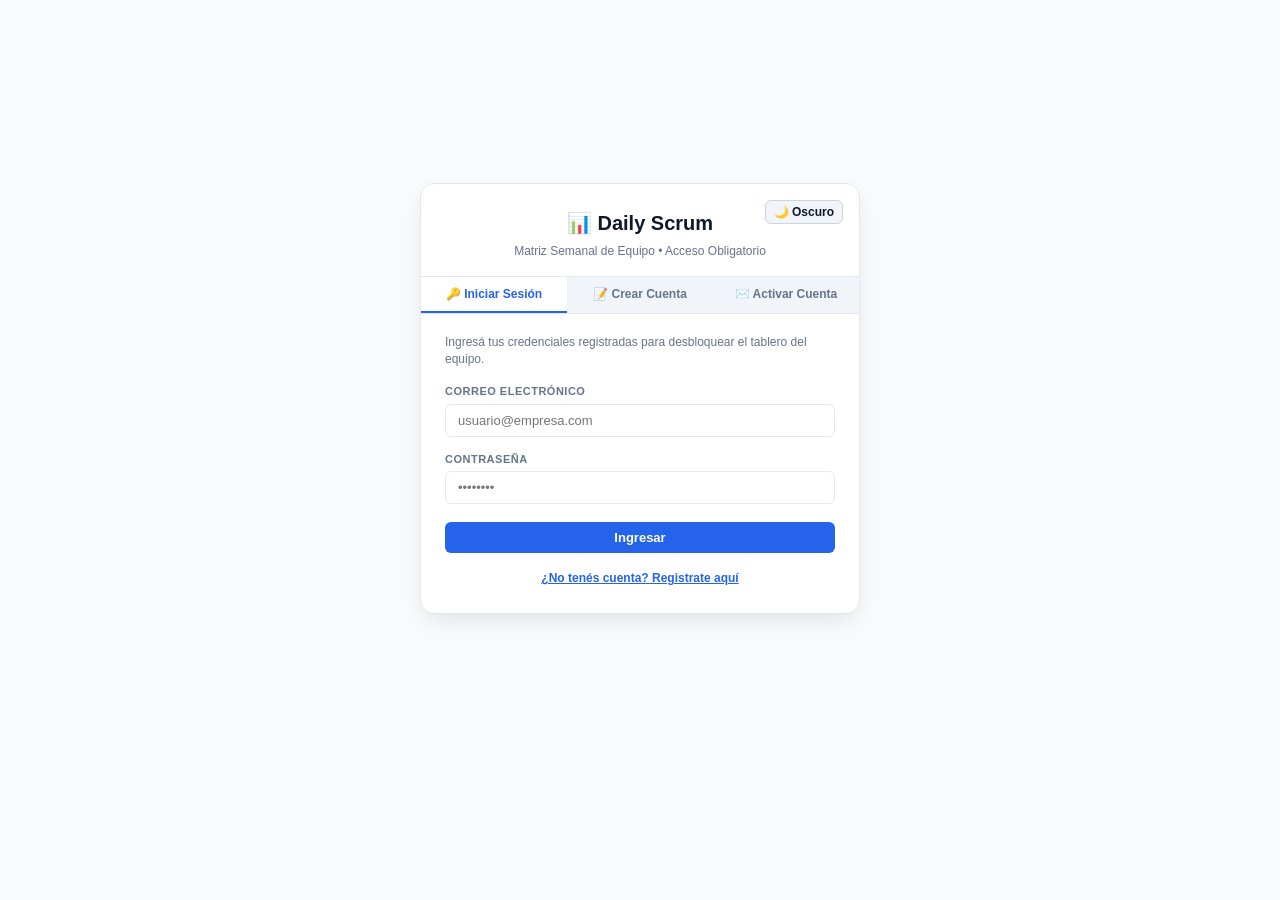
==== index.html @ 0d120cf9 "feat(auth): open activate tab and prefill code and email directly from email link" ====
<!DOCTYPE html>
<html lang="es">
<head>
  <meta charset="UTF-8" />
  <meta name="viewport" content="width=device-width, initial-scale=1.0" />
  <title>Daily Scrum Board Serverless</title>
  <link rel="icon" href="data:image/svg+xml,<svg xmlns=%22http://www.w3.org/2000/svg%22 viewBox=%220 0 100 100%22><text y=%22.9em%22 font-size=%2290%22>📊</text></svg>" />
  <link rel="stylesheet" href="./css/variables.css" />
  <link rel="stylesheet" href="./css/base.css" />
  <link rel="stylesheet" href="./css/auth.css" />
  <link rel="stylesheet" href="./css/board.css" />
  <link rel="stylesheet" href="./css/kanban.css" />
  <link rel="stylesheet" href="./css/modals.css" />
  <link rel="stylesheet" href="./css/diagnostics.css" />
</head>
<body>

  <!-- ============================================================= -->
  <!-- 1. Mandatory Authentication Gate (Rendered when unauthenticated) -->
  <!-- ============================================================= -->
  <div id="authGate" class="auth-gate-wrapper" style="display: none;">
    <div class="auth-card">
      <div class="auth-card-header">
        <button type="button" class="btn btn-secondary btn-sm btn-theme-toggle auth-theme-toggle" title="Alternar tema">
          🌙 Oscuro
        </button>
        <h2>📊 Daily Scrum</h2>
        <p>Matriz Semanal de Equipo &bull; Acceso Obligatorio</p>
      </div>

      <!-- Auth Gate Tabs -->
      <div class="auth-nav-tabs">
        <button type="button" id="authTabBtnLogin" class="auth-tab-btn active">🔑 Iniciar Sesión</button>
        <button type="button" id="authTabBtnSignup" class="auth-tab-btn">📝 Crear Cuenta</button>
        <button type="button" id="authTabBtnConfirm" class="auth-tab-btn">✉️ Activar Cuenta</button>
      </div>

      <div class="auth-card-body">
        <!-- Form: Login -->
        <form id="loginForm" onsubmit="return false;">
          <p class="auth-help-text">
            Ingresá tus credenciales registradas para desbloquear el tablero del equipo.
          </p>
          <div style="margin-bottom: 14px;">
            <label for="loginEmail">Correo Electrónico</label>
            <input type="email" id="loginEmail" placeholder="usuario@empresa.com" style="width: 100%;" autocomplete="username email" required />
          </div>
          <div style="margin-bottom: 18px;">
            <label for="loginPassword">Contraseña</label>
            <input type="password" id="loginPassword" placeholder="••••••••" style="width: 100%;" autocomplete="current-password" required />
          </div>
          <button type="button" id="btnSubmitLogin" class="btn btn-primary" style="width: 100%; margin-bottom: 12px;">
            Ingresar
          </button>
          <div style="text-align: center;">
            <button type="button" id="authLinkToSignup" class="btn-link">¿No tenés cuenta? Registrate aquí</button>
          </div>
        </form>

        <!-- Form: Signup -->
        <form id="signupForm" style="display: none;" onsubmit="return false;">
          <p class="auth-help-text">
            Registrá tus datos. Recibirás un código de 6 dígitos en tu email para activar la cuenta.
          </p>
          <div style="margin-bottom: 12px;">
            <label for="signupName">Nombre y Apellido</label>
            <input type="text" id="signupName" placeholder="Ej: Juan Pérez" style="width: 100%;" autocomplete="name" required />
          </div>
          <div style="margin-bottom: 12px;">
            <label for="signupEmail">Correo Electrónico</label>
            <input type="email" id="signupEmail" placeholder="usuario@empresa.com" style="width: 100%;" autocomplete="username email" required />
          </div>
          <div style="margin-bottom: 18px;">
            <label for="signupPassword">Contraseña (Mínimo 8 caracteres)</label>
            <input type="password" id="signupPassword" placeholder="••••••••" style="width: 100%;" autocomplete="new-password" required />
          </div>
          <button type="button" id="btnSubmitSignup" class="btn btn-primary" style="width: 100%; margin-bottom: 12px;">
            Crear Cuenta
          </button>
          <div style="display: flex; justify-content: space-between; align-items: center; font-size: 11px;">
            <button type="button" id="authLinkToLogin" class="btn-link">¿Ya tenés cuenta? Ingresá</button>
            <button type="button" id="authLinkToConfirm" class="btn-link">Tengo código de activación</button>
          </div>
        </form>

        <!-- Form: Confirm Account -->
        <form id="confirmForm" style="display: none;" onsubmit="return false;">
          <p class="auth-help-text">
            Ingresá el código de 6 dígitos enviado a tu correo electrónico y definí tu contraseña.
          </p>
          <div style="margin-bottom: 12px;">
            <label for="confirmEmail">Correo Electrónico</label>
            <input type="email" id="confirmEmail" placeholder="usuario@empresa.com" style="width: 100%;" autocomplete="username email" required />
          </div>
          <div style="margin-bottom: 12px;">
            <label for="confirmCode">Código de Activación (6 dígitos)</label>
            <input type="text" id="confirmCode" placeholder="123456" maxlength="6" style="width: 100%; text-align: center; font-size: 22px; letter-spacing: 6px; font-weight: 800;" autocomplete="one-time-code" required />
          </div>
          <div style="margin-bottom: 18px;">
            <label for="confirmPassword">Nueva Contraseña (Mínimo 8 caracteres)</label>
            <input type="password" id="confirmPassword" placeholder="••••••••" style="width: 100%;" autocomplete="new-password" />
            <small style="color: var(--text-muted); font-size: 11px; display: block; margin-top: 4px;">
              Obligatorio para cuentas nuevas invitadas por un administrador.
            </small>
          </div>
          <button type="button" id="btnSubmitConfirm" class="btn btn-primary" style="width: 100%; margin-bottom: 12px;">
            Activar Cuenta y Entrar
          </button>
          <div style="text-align: center;">
            <button type="button" id="authLinkConfirmBackToLogin" class="btn-link">Volver a Iniciar Sesión</button>
          </div>
        </form>
      </div>
    </div>
  </div>

  <!-- ============================================================= -->
  <!-- 2. Main Application Shell (Rendered ONLY after authentication) -->
  <!-- ============================================================= -->
  <div id="appShell" class="container" style="display: none;">
    <!-- App Header -->
    <header>
      <div class="brand">
        <h1>📊 Daily Scrum Board</h1>
      </div>
      <div class="top-controls">
        <span id="authUserBadge" class="user-badge" style="display: none;"></span>

        <!-- Admin Management Button (Gated to Admins) -->
        <button type="button" id="btnOpenManageModal" class="btn btn-secondary btn-sm" style="display: none;">
          👥 Administrar Equipo
        </button>

        <button type="button" class="btn btn-secondary btn-sm btn-theme-toggle" title="Alternar modo Claro / Oscuro" aria-label="Alternar tema">
          🌙 Oscuro
        </button>

        <button type="button" id="btnLogout" class="btn btn-secondary btn-sm" style="display: none;" title="Cerrar sesión">
          🚪 Salir
        </button>
      </div>
    </header>

    <!-- Main Scrum Board Card -->
    <div class="card">
      <div class="card-header-flex">
        <div class="filters-bar" style="width: 100%;">
          <!-- View Switcher Tabs -->
          <div class="view-switcher" style="margin-right: 6px;">
            <button type="button" id="tabDailyView" class="view-tab active">📊 Matriz Daily</button>
            <button type="button" id="tabKanbanView" class="view-tab">📋 Tablero Kanban</button>
            <button type="button" id="tabDiagnosticsView" class="view-tab">🕸️ PERT/CPM & Diagnóstico</button>
          </div>

          <div>
            <label for="boardProject">Proyecto</label>
            <select id="boardProject" style="min-width: 160px;"></select>
          </div>

          <div id="weekFilterGroup">
            <label for="boardWeek">Semana</label>
            <div style="display: flex; gap: 6px; align-items: center;">
              <select id="boardWeek" style="min-width: 140px;"></select>
              <button type="button" id="btnAddWeek" class="btn btn-secondary btn-sm" style="height: 35px; padding: 0 10px;" title="Agregar próxima semana correlativa">➕</button>
            </div>
          </div>

          <button type="button" id="btnRefreshBoard" class="btn btn-secondary" style="height: 35px;">
            🔄 Refrescar
          </button>

          <div id="projectSelfAssignContainer" style="display: flex; align-items: flex-end; padding-bottom: 2px;"></div>
        </div>
      </div>

      <!-- 1. Daily Matrix View -->
      <div id="dailyViewContainer">
        <div class="table-container">
          <table id="scrumTable">
            <thead>
              <tr id="scrumTableHeadRow">
                <th class="member-col">Integrante</th>
                <th class="day-col">Lunes</th>
                <th class="day-col">Martes</th>
                <th class="day-col">Miércoles</th>
                <th class="day-col">Jueves</th>
                <th class="day-col">Viernes</th>
                <th class="day-col">Sábado</th>
                <th class="day-col">Domingo</th>
              </tr>
            </thead>
            <tbody id="scrumTableBody">
              <!-- Dynamic Rows Rendered by dailyMatrix.js -->
            </tbody>
          </table>
        </div>
      </div>

      <!-- 2. Kanban Board View (WIP Flow) -->
      <div id="kanbanViewContainer" style="display: none;">
        <div style="display: flex; justify-content: space-between; align-items: center; margin-bottom: 12px; flex-wrap: wrap; gap: 8px;">
          <div style="font-size: 12px; color: var(--text-muted);">
            💡 <strong>Scrumban Unificado:</strong> Las tareas en progreso y completadas alimentan automáticamente las respuestas de tu Daily.
          </div>
          <button type="button" id="btnOpenNewTaskModal" class="btn btn-primary btn-sm">
            ➕ Nueva Tarea
          </button>
        </div>

        <div class="kanban-board">
          <!-- Col: TODO -->
          <div class="kanban-col" data-status="TODO">
            <div class="kanban-col-header">
              <div class="kanban-col-title">📝 Por Hacer</div>
              <span id="countTODO" class="kanban-count">0</span>
            </div>
            <div id="colTODO" class="kanban-card-list"></div>
          </div>

          <!-- Col: DOING -->
          <div class="kanban-col" data-status="DOING">
            <div class="kanban-col-header">
              <div class="kanban-col-title">⚡ En Progreso</div>
              <span id="countDOING" class="kanban-count">0</span>
            </div>
            <div id="colDOING" class="kanban-card-list"></div>
          </div>

          <!-- Col: BLOCKED -->
          <div class="kanban-col" data-status="BLOCKED">
            <div class="kanban-col-header">
              <div class="kanban-col-title" style="color: var(--error);">🚨 Bloqueado</div>
              <span id="countBLOCKED" class="kanban-count">0</span>
            </div>
            <div id="colBLOCKED" class="kanban-card-list"></div>
          </div>

          <!-- Col: DONE -->
          <div class="kanban-col" data-status="DONE">
            <div class="kanban-col-header">
              <div class="kanban-col-title" style="color: var(--success);">✅ Completado</div>
              <span id="countDONE" class="kanban-count">0</span>
            </div>
            <div id="colDONE" class="kanban-card-list"></div>
          </div>
        </div>
      </div>

      <!-- 3. Diagnostics & Flow View -->
      <div id="diagnosticsViewContainer" style="display: none;"></div>
    </div>
  </div>

  <!-- ============================================================= -->
  <!-- 3. Modal Dialogs                                               -->
  <!-- ============================================================= -->

  <!-- Modal: View / Edit Daily Scrum -->
  <div id="scrumModal" class="modal-overlay">
    <div class="modal-box">
      <div class="modal-header">
        <h3 id="modalTitle">Daily Scrum</h3>
        <button type="button" id="modalClose" class="modal-close">&times;</button>
      </div>
      <div class="modal-body">
        <div class="meta-tags" id="modalMetaTags"></div>
        <div id="scrumAutoSyncBanner" class="auto-sync-banner" style="display: none;"></div>

        <div style="margin-bottom: 14px;">
          <label for="modalAns1">1. ¿Qué hiciste? (Tareas realizadas)</label>
          <textarea id="modalAns1" placeholder="Detalle de lo que completaste..."></textarea>
        </div>

        <div style="margin-bottom: 14px;">
          <label for="modalAns2">2. ¿Con qué sigues? (Próximo paso / Foco)</label>
          <textarea id="modalAns2" placeholder="En qué vas a trabajar..."></textarea>
        </div>

        <div style="margin-bottom: 14px;">
          <div style="display: flex; justify-content: space-between; align-items: center; margin-bottom: 6px;">
            <label style="margin: 0; font-weight: 700;">3. ¿Bloqueos o Impedimentos?</label>
            <span style="font-size: 11px; color: var(--text-muted);">Persistentes hasta resolución</span>
          </div>

          <!-- Active Blocked Tasks List -->
          <div id="modalActiveBlockedTasksList"></div>

          <div style="margin-top: 8px; margin-bottom: 4px; font-size: 11px; font-weight: 600; color: var(--text-muted);">
            Reportar nuevo bloqueo (asociar a tarea o crear nueva):
          </div>
          <select id="modalBlockedTaskSelect" style="width: 100%; margin-bottom: 8px; font-size: 12px;">
            <option value="">🟢 No agregar otro bloqueo</option>
            <option value="__NEW__">➕ Crear tarea en 'Por Hacer' (para que alguien la elija y me destrabe)</option>
          </select>
          <div id="modalNewBlockedTaskTitleContainer" style="margin-bottom: 8px; display: none;">
            <input type="text" id="modalNewBlockedTaskTitle" placeholder="Título de la tarea requerida (se creará en 'Por Hacer' sin asignar)..." style="width: 100%; font-size: 12px;" />
          </div>
          <textarea id="modalAns3" placeholder="¿Por qué te bloquea o qué se necesita hacer? (o 'Ninguno')..."></textarea>
        </div>

        <div style="margin-top: 10px; margin-bottom: 14px; padding: 8px 12px; background: var(--surface-alt); border: 1px solid var(--border); border-radius: 6px;">
          <label style="display: flex; align-items: center; gap: 8px; font-size: 12px; cursor: pointer; user-select: none; margin: 0; color: var(--text);">
            <input type="checkbox" id="syncKanbanOnSave" checked style="width: auto; cursor: pointer;" />
            <span>🔄 <strong>Sincronizar con Tablero Kanban</strong> (actualizar o crear tareas automáticamente)</span>
          </label>
        </div>

        <div style="display: flex; gap: 8px; justify-content: space-between; margin-top: 18px;">
          <button type="button" id="btnDeleteScrum" class="btn btn-danger btn-sm">🗑️ Eliminar</button>
          <div style="display: flex; gap: 8px;">
            <button type="button" id="btnCancelScrum" class="btn btn-secondary btn-sm">Cancelar</button>
            <button type="button" id="btnSaveScrum" class="btn btn-primary btn-sm">💾 Guardar</button>
          </div>
        </div>
      </div>
    </div>
  </div>

  <!-- Modal: Create / Edit Kanban Task -->
  <div id="taskModal" class="modal-overlay">
    <div class="modal-box" style="max-width: 480px;">
      <div class="modal-header">
        <h3 id="taskModalTitle">➕ Nueva Tarea de Kanban</h3>
        <button type="button" id="taskModalClose" class="modal-close">&times;</button>
      </div>
      <div class="modal-body">
        <form id="taskForm" onsubmit="return false;">
          <input type="hidden" id="taskId" />
          <div style="margin-bottom: 12px;">
            <label for="taskTitle">Título de la Tarea</label>
            <input type="text" id="taskTitle" placeholder="Ej: Implementar endpoint de pagos" style="width: 100%;" required />
          </div>

          <div style="display: grid; grid-template-columns: 1fr 1fr; gap: 12px; margin-bottom: 12px;">
            <div>
              <label for="taskAssignee">Responsable</label>
              <select id="taskAssignee" style="width: 100%;"></select>
            </div>
            <div>
              <label for="taskStatus">Estado</label>
              <select id="taskStatus" style="width: 100%;">
                <option value="TODO">📝 Por Hacer</option>
                <option value="DOING">⚡ En Progreso</option>
                <option value="BLOCKED">🚨 Bloqueado</option>
                <option value="DONE">✅ Completado</option>
              </select>
            </div>
          </div>

          <div style="margin-bottom: 12px;">
            <label for="taskPriority">Prioridad</label>
            <select id="taskPriority" style="width: 100%;">
              <option value="LOW">Baja</option>
              <option value="MEDIUM" selected>Media</option>
              <option value="HIGH">Alta</option>
            </select>
          </div>

          <div id="taskBlockerGroup" style="margin-bottom: 16px; display: none;">
            <label for="taskBlocker" style="color: var(--error);">Motivo del Bloqueo</label>
            <input type="text" id="taskBlocker" placeholder="¿Por qué está trabada la tarea?" style="width: 100%; border-color: var(--error);" />
          </div>

          <div style="display: flex; justify-content: space-between; align-items: center; margin-top: 16px;">
            <button type="button" id="btnDeleteTask" class="btn btn-danger btn-sm" style="display: none;">🗑️ Eliminar</button>
            <div style="display: flex; gap: 8px; margin-left: auto;">
              <button type="button" id="btnCancelTask" class="btn btn-secondary btn-sm">Cancelar</button>
              <button type="button" id="btnSaveTask" class="btn btn-primary btn-sm">💾 Guardar Tarea</button>
            </div>
          </div>
        </form>
      </div>
    </div>
  </div>

  <!-- Modal: Manage Projects & Members (Admin Only) -->
  <div id="manageModal" class="modal-overlay">
    <div class="modal-box" style="max-width: 620px;">
      <div class="modal-header">
        <h3>👥 Gestión del Sistema (Admin)</h3>
        <button type="button" id="manageModalClose" class="modal-close">&times;</button>
      </div>
      <div class="modal-body">
        <!-- Navigation Tabs -->
        <div class="tab-nav">
          <button type="button" class="tab-btn active" id="tabBtnProjects">📁 Proyectos</button>
          <button type="button" class="tab-btn" id="tabBtnMembers">👤 Integrantes</button>
          <button type="button" class="tab-btn" id="tabBtnEmail">📧 Email (Gmail SMTP)</button>
          <button type="button" class="tab-btn" id="tabBtnEndpoint">⚙️ Endpoint Lambda</button>
        </div>

        <!-- Tab 1: Projects Section -->
        <div id="adminTabProjects" class="admin-tab-content">
          <div class="sub-section">
            <h4>📁 Crear y Administrar Proyectos</h4>
            <div style="display: flex; gap: 8px; margin-bottom: 6px;">
              <input type="text" id="newProjectName" placeholder="Nuevo proyecto..." style="flex: 1;" />
              <button type="button" id="btnAddProject" class="btn btn-primary btn-sm">Crear</button>
            </div>
            <label style="display: flex; align-items: center; gap: 6px; font-size: 11px; text-transform: none; cursor: pointer; color: var(--text-muted); font-weight: 600; margin-bottom: 10px;">
              <input type="checkbox" id="newProjectAllowSelf" /> Permitir que cualquier integrante se autoasigne a este proyecto
            </label>
            <div id="projectsChipList" class="chip-list"></div>
          </div>
        </div>

        <!-- Tab 2: Members Section -->
        <div id="adminTabMembers" class="admin-tab-content" style="display: none;">
          <div class="sub-section">
            <h4>👤 Integrantes por Proyecto</h4>
            <label style="margin-bottom: 4px;">Proyecto:</label>
            <select id="manageProjectSelect" style="margin-bottom: 8px; width: 100%;"></select>
            <div style="display: flex; gap: 8px; margin-bottom: 8px; flex-wrap: wrap;">
              <input type="text" id="newMemberName" placeholder="Nombre (ej: Juan)..." style="flex: 2; min-width: 130px;" />
              <input type="text" id="newMemberRole" placeholder="Rol en proyecto (ej: Frontend)..." style="flex: 2; min-width: 130px;" />
              <input type="email" id="newMemberEmail" placeholder="Email obligatorio..." style="flex: 2; min-width: 150px;" required />
              <select id="newMemberSystemRole" style="flex: 1; min-width: 120px;" title="Rol de permisos en el sistema">
                <option value="member">Integrante</option>
                <option value="admin">Administrador</option>
              </select>
              <button type="button" id="btnAddMember" class="btn btn-primary btn-sm">Asignar e Invitar</button>
            </div>
            <p style="font-size: 11px; color: var(--text-muted); margin-bottom: 8px;">
              💡 El email es obligatorio. Si el usuario no tiene cuenta, se le enviará automáticamente un código de 6 dígitos para que active su cuenta y defina su contraseña.
            </p>
            <div id="membersChipList" class="chip-list"></div>
          </div>
        </div>

        <!-- Tab 3: Gmail SMTP Configuration -->
        <div id="adminTabEmail" class="admin-tab-content" style="display: none;">
          <div class="sub-section">
            <h4>📧 Configuración de Email (Gmail SMTP)</h4>
            <p style="font-size: 11px; color: var(--text-muted); margin-bottom: 8px;">
              Configurá tu cuenta de Gmail con una <strong>Contraseña de Aplicación de 16 caracteres</strong> (App Password) para despachar códigos de verificación y notificaciones sin límites de dominio.
            </p>
            <form onsubmit="return false;">
              <div style="margin-bottom: 8px;">
                <label for="gmailUser">Correo de Gmail:</label>
                <input type="email" id="gmailUser" placeholder="tu-cuenta@gmail.com" style="width: 100%;" autocomplete="username email" />
              </div>
              <div style="margin-bottom: 8px;">
                <label for="gmailAppPassword">Contraseña de Aplicación de Google (16 letras):</label>
                <div style="display: flex; gap: 6px;">
                  <input type="password" id="gmailAppPassword" placeholder="xxxx xxxx xxxx xxxx" style="flex: 1;" autocomplete="new-password" />
                  <button type="button" id="btnToggleGmailPassword" class="btn btn-secondary btn-sm" title="Mostrar/Ocultar clave">👁️</button>
                </div>
                <small style="font-size: 10px; color: var(--text-muted); display: block; margin-top: 3px;">
                  Generala en: <a href="https://myaccount.google.com/apppasswords" target="_blank" rel="noopener noreferrer" style="color: var(--primary);">myaccount.google.com/apppasswords</a>
                </small>
              </div>
              <div style="margin-bottom: 8px;">
                <label for="gmailSenderName">Nombre del Remitente:</label>
                <input type="text" id="gmailSenderName" placeholder="Daily Scrum" style="width: 100%;" />
              </div>
              <div style="margin-bottom: 10px;">
                <label for="gmailAppUrl">URL de la Aplicación (enlace incluido en los emails):</label>
                <input type="url" id="gmailAppUrl" placeholder="https://jmrodev.github.io/daily-scrum-serverless/" style="width: 100%;" />
                <small style="font-size: 10px; color: var(--text-muted); display: block; margin-top: 3px;">
                  Dirección web a la que accederán los usuarios desde los botones y enlaces del correo.
                </small>
              </div>
              <div style="display: flex; gap: 8px; flex-wrap: wrap; align-items: center;">
                <button type="button" id="btnSaveEmailConfig" class="btn btn-primary btn-sm">💾 Guardar Configuración</button>
                <button type="button" id="btnTestEmail" class="btn btn-secondary btn-sm">🧪 Probar Envío</button>
              </div>
            </form>
          </div>
        </div>

        <!-- Tab 4: Endpoint Configuration -->
        <div id="adminTabEndpoint" class="admin-tab-content" style="display: none;">
          <div class="sub-section">
            <h4>⚙️ Endpoint de AWS Lambda</h4>
            <p style="font-size: 11px; color: var(--text-muted); margin-bottom: 8px;">
              Configuración del Function URL del backend en AWS Lambda para este cliente.
            </p>
            <div style="margin-bottom: 8px;">
              <label for="adminApiUrlInput">Lambda Function URL:</label>
              <input type="text" id="adminApiUrlInput" style="width: 100%; font-size: 12px;" />
            </div>
            <div style="display: flex; gap: 8px;">
              <button type="button" id="btnSaveApiUrl" class="btn btn-primary btn-sm">💾 Guardar Endpoint</button>
              <button type="button" id="btnResetApiUrl" class="btn btn-secondary btn-sm">↺ Restablecer Default</button>
            </div>
          </div>
        </div>
      </div>
    </div>
  </div>

  <!-- Custom Confirmation Modal -->
  <div id="confirmModal" class="modal-overlay">
    <div class="modal-box" style="max-width: 420px;">
      <div class="modal-header">
        <h3 id="confirmTitle">Confirmar Acción</h3>
        <button type="button" id="confirmClose" class="modal-close">&times;</button>
      </div>
      <div class="modal-body">
        <p id="confirmMessage" style="font-size: 14px; color: var(--text); margin-bottom: 20px;">¿Estás seguro?</p>
        <div style="display: flex; justify-content: flex-end; gap: 8px;">
          <button type="button" id="confirmCancelBtn" class="btn btn-secondary btn-sm">Cancelar</button>
          <button type="button" id="confirmOkBtn" class="btn btn-danger btn-sm">Confirmar</button>
        </div>
      </div>
    </div>
  </div>

  <!-- Custom Prompt Modal -->
  <div id="promptModal" class="modal-overlay">
    <div class="modal-box" style="max-width: 420px;">
      <div class="modal-header">
        <h3 id="promptTitle">Editar</h3>
        <button type="button" id="promptClose" class="modal-close">&times;</button>
      </div>
      <div class="modal-body">
        <label id="promptLabel" for="promptInput">Valor:</label>
        <input type="text" id="promptInput" style="width: 100%; margin-bottom: 14px;" />
        <div id="promptSecondGroup" style="display: none; margin-bottom: 14px;">
          <label id="promptSecondLabel" for="promptSecondInput">Rol:</label>
          <input type="text" id="promptSecondInput" style="width: 100%;" />
        </div>
        <div style="display: flex; justify-content: flex-end; gap: 8px;">
          <button type="button" id="promptCancelBtn" class="btn btn-secondary btn-sm">Cancelar</button>
          <button type="button" id="promptOkBtn" class="btn btn-primary btn-sm">Guardar</button>
        </div>
      </div>
    </div>
  </div>

  <!-- Toast Notification Container -->
  <div id="toastContainer" class="toast-container"></div>

  <!-- Atomic Application Bootstrapper (ES6 Native Module) -->
  <script type="module" src="./js/app.js"></script>
</body>
</html>
---- css/variables.css ----
:root {
  --primary: #2563eb;
  --primary-hover: #1d4ed8;
  --bg: #f8fafc;
  --surface: #ffffff;
  --surface-alt: #f1f5f9;
  --text: #0f172a;
  --text-muted: #64748b;
  --border: #e2e8f0;
  --border-dark: #cbd5e1;
  --success: #16a34a;
  --success-bg: #dcfce7;
  --error: #dc2626;
  --error-bg: #fee2e2;
  --warning: #d97706;
  --warning-bg: #fef3c7;
  --info-bg: #e0f2fe;
  --info-text: #0369a1;
  --radius: 10px;
}

[data-theme="dark"] {
  --primary: #3b82f6;
  --primary-hover: #60a5fa;
  --bg: #0b0f19;
  --surface: #1e293b;
  --surface-alt: #0f172a;
  --text: #f8fafc;
  --text-muted: #94a3b8;
  --border: #334155;
  --border-dark: #475569;
  --success: #22c55e;
  --success-bg: #064e3b;
  --error: #ef4444;
  --error-bg: #450a0a;
  --warning: #f59e0b;
  --warning-bg: #451a03;
  --info-bg: #0c4a6e;
  --info-text: #38bdf8;
}
---- css/base.css ----
* {
  box-sizing: border-box;
  margin: 0;
  padding: 0;
}

body {
  font-family: -apple-system, BlinkMacSystemFont, "Segoe UI", Roboto, Helvetica, Arial, sans-serif;
  background: var(--bg);
  color: var(--text);
  line-height: 1.5;
  padding: 16px 12px;
  min-height: 100vh;
}

.container {
  width: 98%;
  max-width: 98%;
  margin: 0 auto;
}

/* Header */
header {
  display: flex;
  flex-wrap: wrap;
  align-items: center;
  justify-content: space-between;
  gap: 16px;
  margin-bottom: 16px;
  padding-bottom: 12px;
  border-bottom: 1px solid var(--border);
}

.brand h1 {
  font-size: 22px;
  font-weight: 800;
  letter-spacing: -0.5px;
  display: flex;
  align-items: center;
  gap: 8px;
}

.brand p {
  color: var(--text-muted);
  font-size: 13px;
}

.top-controls {
  display: flex;
  align-items: center;
  gap: 10px;
  flex-wrap: wrap;
}

.user-badge {
  background: var(--info-bg);
  color: var(--info-text);
  font-size: 12px;
  font-weight: 700;
  padding: 4px 10px;
  border-radius: 16px;
  display: inline-flex;
  align-items: center;
  gap: 5px;
}

/* Card Container */
.card {
  background: var(--surface);
  border: 1px solid var(--border);
  border-radius: var(--radius);
  padding: 18px 20px;
  margin-bottom: 16px;
  box-shadow: 0 1px 3px rgba(0, 0, 0, 0.04);
}

.card-header-flex {
  display: flex;
  align-items: center;
  justify-content: space-between;
  margin-bottom: 14px;
  flex-wrap: wrap;
  gap: 12px;
}

.filters-bar {
  display: flex;
  align-items: flex-end;
  gap: 12px;
  flex-wrap: wrap;
}

/* Typography & Form Elements */
label {
  display: block;
  font-size: 11px;
  font-weight: 700;
  color: var(--text-muted);
  margin-bottom: 4px;
  text-transform: uppercase;
  letter-spacing: 0.5px;
}

input, select, textarea {
  padding: 8px 12px;
  border: 1px solid var(--border);
  border-radius: 6px;
  font-size: 13px;
  color: var(--text);
  background: var(--surface);
  font-family: inherit;
}

input:focus, select:focus, textarea:focus {
  outline: none;
  border-color: var(--primary);
  box-shadow: 0 0 0 3px rgba(37, 99, 255, 0.18);
}

textarea {
  resize: vertical;
  min-height: 80px;
  width: 100%;
}

/* Buttons */
.btn {
  display: inline-flex;
  align-items: center;
  justify-content: center;
  padding: 8px 14px;
  font-size: 13px;
  font-weight: 600;
  border-radius: 6px;
  cursor: pointer;
  border: none;
  transition: all 0.15s ease;
  gap: 6px;
}
.btn:active { transform: scale(0.98); }
.btn-primary { background: var(--primary); color: #fff; }
.btn-primary:hover { background: var(--primary-hover); }
.btn-secondary { background: var(--surface-alt); color: var(--text); border: 1px solid var(--border-dark); }
.btn-secondary:hover { background: var(--border); }
.btn-danger { background: var(--error); color: #fff; }
.btn-danger:hover { background: #b91c1c; }
.btn-sm { padding: 4px 8px; font-size: 12px; }

.btn-link {
  background: none;
  border: none;
  color: var(--primary);
  font-size: 12px;
  font-weight: 600;
  cursor: pointer;
  text-decoration: underline;
  padding: 0;
}
.btn-link:hover { color: var(--primary-hover); }

/* View Switcher */
.view-switcher {
  display: inline-flex;
  background: var(--surface-alt);
  padding: 3px;
  border-radius: 8px;
  border: 1px solid var(--border);
  gap: 4px;
}
.view-tab {
  padding: 6px 14px;
  font-size: 12px;
  font-weight: 700;
  border-radius: 6px;
  border: none;
  background: transparent;
  color: var(--text-muted);
  cursor: pointer;
  transition: all 0.15s ease;
}
.view-tab.active {
  background: var(--surface);
  color: var(--text);
  box-shadow: 0 1px 3px rgba(0, 0, 0, 0.1);
}
---- css/auth.css ----
/* Mandatory Auth Gate Styles */
.auth-gate-wrapper {
  display: flex;
  flex-direction: column;
  align-items: center;
  justify-content: center;
  min-height: 85vh;
  padding: 20px;
}

.auth-card {
  background: var(--surface);
  border: 1px solid var(--border);
  border-radius: 14px;
  width: 100%;
  max-width: 440px;
  box-shadow: 0 10px 25px -5px rgba(0, 0, 0, 0.1);
  overflow: hidden;
  animation: fadeIn 0.25s ease-out;
}

@keyframes fadeIn {
  from { opacity: 0; transform: translateY(8px); }
  to { opacity: 1; transform: translateY(0); }
}

.auth-card-header {
  padding: 24px 24px 16px;
  text-align: center;
  border-bottom: 1px solid var(--border);
  position: relative;
}

.auth-card-header h2 {
  font-size: 20px;
  font-weight: 800;
  display: flex;
  align-items: center;
  justify-content: center;
  gap: 8px;
}

.auth-card-header p {
  font-size: 12px;
  color: var(--text-muted);
  margin-top: 4px;
}

.auth-theme-toggle {
  position: absolute;
  top: 16px;
  right: 16px;
}

.auth-nav-tabs {
  display: flex;
  border-bottom: 1px solid var(--border);
  background: var(--surface-alt);
}

.auth-tab-btn {
  flex: 1;
  padding: 10px 8px;
  font-size: 12px;
  font-weight: 700;
  border: none;
  background: transparent;
  color: var(--text-muted);
  cursor: pointer;
  border-bottom: 2px solid transparent;
  transition: all 0.15s ease;
  text-align: center;
}

.auth-tab-btn:hover {
  color: var(--text);
}

.auth-tab-btn.active {
  color: var(--primary);
  background: var(--surface);
  border-bottom: 2px solid var(--primary);
}

.auth-card-body {
  padding: 20px 24px 24px;
}

.auth-help-text {
  font-size: 12px;
  color: var(--text-muted);
  margin-bottom: 16px;
  line-height: 1.4;
}

.auth-divider {
  display: flex;
  align-items: center;
  text-align: center;
  margin: 14px 0;
  color: var(--text-muted);
  font-size: 11px;
}

.auth-divider span:first-child,
.auth-divider span:last-child {
  flex: 1;
  border-bottom: 1px solid var(--border);
}

.auth-divider span:nth-child(2) {
  padding: 0 10px;
  font-weight: 600;
}
---- css/board.css ----
/* Scrum Matrix Table */
.table-container {
  overflow-x: auto;
  border: 1px solid var(--border);
  border-radius: 8px;
}

table {
  width: 100%;
  border-collapse: collapse;
  background: var(--surface);
}

th, td {
  border: 1px solid var(--border);
  padding: 6px 8px;
  vertical-align: top;
}

th {
  background: var(--surface-alt);
  font-size: 12px;
  font-weight: 700;
  color: var(--text-muted);
  text-align: left;
}

th.day-col { width: 12.5%; }
th.member-col { width: 12.5%; min-width: 130px; }

.member-cell-name { font-weight: 700; font-size: 13px; color: var(--text); }
.member-cell-role { font-size: 11px; color: var(--text-muted); }
.member-cell-self {
  display: inline-block;
  background: var(--info-bg);
  color: var(--info-text);
  font-size: 9px;
  font-weight: 800;
  padding: 1px 4px;
  border-radius: 3px;
  margin-left: 4px;
}

/* Daily Scrum Cell Display */
.scrum-entry {
  display: flex;
  flex-direction: column;
  gap: 2px;
}

.scrum-top-bar {
  display: flex;
  align-items: center;
  justify-content: space-between;
  margin-bottom: 2px;
}

.tag-clean {
  color: var(--success);
  font-size: 11px;
  font-weight: 700;
}

.tag-blocker {
  color: var(--error);
  background: var(--error-bg);
  font-size: 10px;
  font-weight: 700;
  padding: 1px 5px;
  border-radius: 4px;
}

.actions-mini {
  display: flex;
  gap: 2px;
  margin-left: auto;
}

.btn-action {
  background: none;
  border: none;
  cursor: pointer;
  font-size: 11px;
  padding: 1px 3px;
  border-radius: 3px;
  line-height: 1;
  color: var(--text-muted);
  transition: all 0.1s ease;
}
.btn-action:hover {
  background: var(--surface-alt);
  color: var(--text);
}
.btn-action.danger:hover {
  background: var(--error-bg);
  color: var(--error);
}

.scrum-line {
  font-size: 12px;
  line-height: 1.35;
  color: var(--text);
  word-break: break-word;
  white-space: pre-line;
}

.scrum-line .lbl {
  font-weight: 700;
  color: var(--text-muted);
  font-size: 11px;
  margin-right: 3px;
}

.scrum-line.is-blocked {
  color: var(--error);
  background: var(--error-bg);
  padding: 2px 5px;
  border-radius: 4px;
  margin-top: 2px;
}

.cell-empty-btn {
  width: 100%;
  height: 38px;
  border: 1px dashed var(--border-dark);
  border-radius: 6px;
  background: transparent;
  color: var(--text-muted);
  cursor: pointer;
  font-size: 11px;
  font-weight: 600;
  display: flex;
  align-items: center;
  justify-content: center;
  gap: 4px;
  transition: all 0.12s ease;
}
.cell-empty-btn:hover {
  border-color: var(--primary);
  color: var(--primary);
  background: var(--info-bg);
}

.cell-empty-readonly {
  width: 100%;
  height: 38px;
  border: 1px dashed var(--border);
  border-radius: 6px;
  color: var(--text-muted);
  opacity: 0.6;
  display: flex;
  align-items: center;
  justify-content: center;
  font-size: 13px;
  user-select: none;
  cursor: default;
}

/* Day highlighting */
th.current-day {
  background: var(--info-bg);
  color: var(--primary);
  border-bottom: 2px solid var(--primary);
}

.badge-today {
  background: var(--primary);
  color: #fff;
  font-size: 9px;
  font-weight: 800;
  padding: 1px 5px;
  border-radius: 4px;
  margin-left: 4px;
  display: inline-block;
  vertical-align: middle;
  letter-spacing: 0.5px;
}

td.current-day-cell {
  background: rgba(59, 130, 246, 0.035);
  border-left: 1px solid var(--primary);
  border-right: 1px solid var(--primary);
}

/* Project status badges */
.tag-status {
  border: none;
  font-size: 11px;
  font-weight: 700;
  padding: 3px 8px;
  border-radius: 6px;
  cursor: pointer;
  display: inline-flex;
  align-items: center;
  gap: 4px;
  transition: all 0.15s ease;
}
.tag-status.open { background: var(--success-bg); color: var(--success); }
.tag-status.open:hover { filter: brightness(0.95); }
.tag-status.closed { background: var(--surface-alt); color: var(--text-muted); }
.tag-status.closed:hover { background: var(--border); }
---- css/kanban.css ----
/* Kanban Board Layout */
.kanban-board {
  display: grid;
  grid-template-columns: repeat(4, 1fr);
  gap: 14px;
  margin-top: 14px;
  align-items: start;
}

@media (max-width: 1024px) {
  .kanban-board { grid-template-columns: repeat(2, 1fr); }
}

@media (max-width: 640px) {
  .kanban-board { grid-template-columns: 1fr; }
}

.kanban-col {
  background: var(--surface-alt);
  border: 1px solid var(--border);
  border-radius: 8px;
  padding: 12px;
  display: flex;
  flex-direction: column;
  min-height: 480px;
  transition: background 0.15s ease, border-color 0.15s ease;
}

.kanban-col.drag-over {
  background: var(--info-bg);
  border-color: var(--primary);
}

.kanban-col-header {
  display: flex;
  align-items: center;
  justify-content: space-between;
  margin-bottom: 12px;
  padding-bottom: 8px;
  border-bottom: 1px solid var(--border);
}

.kanban-col-title {
  font-size: 13px;
  font-weight: 700;
  display: flex;
  align-items: center;
  gap: 6px;
}

.kanban-count {
  font-size: 11px;
  font-weight: 700;
  background: var(--surface);
  color: var(--text-muted);
  padding: 1px 6px;
  border-radius: 10px;
  border: 1px solid var(--border);
}

.kanban-card-list {
  display: flex;
  flex-direction: column;
  gap: 10px;
  flex: 1;
  min-height: 120px;
}

.kanban-card {
  background: var(--surface);
  border: 1px solid var(--border);
  border-radius: 8px;
  padding: 12px;
  box-shadow: 0 1px 2px rgba(0, 0, 0, 0.05);
  cursor: grab;
  transition: transform 0.15s ease, box-shadow 0.15s ease;
  position: relative;
}

.kanban-card:hover {
  box-shadow: 0 4px 6px -1px rgba(0, 0, 0, 0.1);
  transform: translateY(-2px);
}

.kanban-card.dragging {
  opacity: 0.4;
  cursor: grabbing;
}

.kanban-card.readonly {
  cursor: default;
  opacity: 0.88;
}

.kanban-card.readonly:hover {
  box-shadow: none;
  border-color: var(--border);
}

.kanban-card-title {
  font-size: 13px;
  font-weight: 600;
  color: var(--text);
  margin-bottom: 8px;
  line-height: 1.4;
}

.kanban-card-blocker {
  font-size: 11px;
  color: var(--error);
  background: var(--error-bg);
  padding: 3px 6px;
  border-radius: 4px;
  margin-bottom: 8px;
  font-weight: 600;
}

.kanban-card-footer {
  display: flex;
  align-items: center;
  justify-content: space-between;
  font-size: 11px;
  margin-top: 6px;
  padding-top: 6px;
  border-top: 1px solid var(--border);
}

.kanban-assignee {
  display: inline-flex;
  align-items: center;
  gap: 4px;
  color: var(--text-muted);
  font-weight: 600;
  font-size: 11px;
}

.btn-claim-task {
  display: inline-flex;
  align-items: center;
  gap: 2px;
  background: var(--surface);
  color: var(--primary);
  border: 1px solid var(--primary);
  border-radius: 4px;
  padding: 1px 6px;
  font-size: 10px;
  font-weight: 700;
  cursor: pointer;
  margin-left: 6px;
  transition: all 0.15s ease;
}
.btn-claim-task:hover {
  background: var(--primary);
  color: #fff;
}

.priority-badge {
  font-size: 10px;
  font-weight: 800;
  padding: 1px 5px;
  border-radius: 4px;
  text-transform: uppercase;
}
.priority-badge.high { background: var(--error-bg); color: var(--error); }
.priority-badge.medium { background: var(--warning-bg); color: var(--warning); }
.priority-badge.low { background: var(--info-bg); color: var(--info-text); }

.kanban-nav-btns {
  display: flex;
  gap: 3px;
}

.kanban-nav-btn {
  background: var(--surface-alt);
  border: 1px solid var(--border);
  border-radius: 4px;
  padding: 2px 6px;
  font-size: 10px;
  cursor: pointer;
  color: var(--text-muted);
  line-height: 1;
}
.kanban-nav-btn:hover {
  background: var(--primary);
  color: #fff;
  border-color: var(--primary);
}

/* Badges for Sync & Mini Status */
.member-kanban-badges {
  margin-top: 5px;
  display: flex;
  gap: 4px;
  flex-wrap: wrap;
}

.badge-kanban-mini {
  font-size: 10px;
  font-weight: 700;
  padding: 1px 6px;
  border-radius: 10px;
  line-height: 1.4;
  display: inline-flex;
  align-items: center;
  gap: 2px;
  user-select: none;
  cursor: pointer;
  transition: transform 0.1s ease;
}
.badge-kanban-mini:hover {
  transform: scale(1.05);
}
.badge-kanban-mini.doing { background: var(--info-bg); color: var(--info-text); border: 1px solid var(--border); }
.badge-kanban-mini.blocked { background: var(--error-bg); color: var(--error); border: 1px solid var(--error); }
.badge-kanban-mini.done { background: rgba(22, 163, 74, 0.15); color: var(--success); border: 1px solid rgba(22, 163, 74, 0.3); }
.badge-kanban-mini.empty { color: var(--text-muted); font-size: 9px; font-weight: 500; }

.badge-in-daily {
  font-size: 9px;
  font-weight: 700;
  background: rgba(59, 130, 246, 0.15);
  color: var(--primary);
  padding: 1px 5px;
  border-radius: 4px;
  display: inline-flex;
  align-items: center;
  gap: 2px;
  border: 1px solid rgba(59, 130, 246, 0.3);
}

.tag-synced {
  font-size: 9px;
  font-weight: 700;
  color: var(--info-text);
  background: var(--info-bg);
  border: 1px solid var(--border);
  border-radius: 3px;
  padding: 1px 4px;
  display: inline-flex;
  align-items: center;
  gap: 2px;
}

.auto-sync-banner {
  font-size: 11px;
  padding: 6px 10px;
  background: var(--info-bg);
  color: var(--info-text);
  border: 1px solid var(--border);
  border-radius: 6px;
  margin-bottom: 12px;
  display: flex;
  align-items: center;
  gap: 6px;
}
---- css/modals.css ----
/* Modals Overlay & Box */
.modal-overlay {
  position: fixed;
  inset: 0;
  background: rgba(15, 23, 42, 0.7);
  backdrop-filter: blur(4px);
  display: flex;
  align-items: center;
  justify-content: center;
  padding: 16px;
  z-index: 100;
  opacity: 0;
  visibility: hidden;
  transition: opacity 0.2s ease, visibility 0.2s ease;
}

.modal-overlay.open {
  opacity: 1;
  visibility: visible;
}

.modal-box {
  background: var(--surface);
  color: var(--text);
  border: 1px solid var(--border);
  border-radius: 12px;
  width: 100%;
  max-width: 580px;
  box-shadow: 0 20px 25px -5px rgba(0, 0, 0, 0.3);
  overflow: hidden;
  transform: translateY(12px);
  transition: transform 0.2s ease;
}

.modal-overlay.open .modal-box {
  transform: translateY(0);
}

.modal-header {
  padding: 16px 20px;
  border-bottom: 1px solid var(--border);
  display: flex;
  align-items: center;
  justify-content: space-between;
}

.modal-header h3 {
  font-size: 17px;
  font-weight: 700;
}

.modal-close {
  background: none;
  border: none;
  font-size: 22px;
  color: var(--text-muted);
  cursor: pointer;
  line-height: 1;
}

.modal-body {
  padding: 20px;
  max-height: 75vh;
  overflow-y: auto;
}

.meta-tags {
  display: flex;
  flex-wrap: wrap;
  gap: 6px;
  margin-bottom: 16px;
}

.tag {
  background: var(--surface-alt);
  border: 1px solid var(--border);
  padding: 3px 8px;
  border-radius: 12px;
  font-size: 11px;
  font-weight: 600;
  color: var(--text);
}

/* Admin Tabs */
.tab-nav {
  display: flex;
  gap: 6px;
  border-bottom: 1px solid var(--border);
  margin-bottom: 16px;
  padding-bottom: 2px;
  overflow-x: auto;
}

.tab-btn {
  background: transparent;
  border: none;
  border-bottom: 2px solid transparent;
  color: var(--text-muted);
  font-size: 13px;
  font-weight: 600;
  padding: 8px 14px;
  cursor: pointer;
  border-radius: 6px 6px 0 0;
  transition: all 0.15s ease;
  white-space: nowrap;
}

.tab-btn:hover {
  color: var(--text);
  background: var(--surface-alt);
}

.tab-btn.active {
  color: var(--primary);
  border-bottom: 2px solid var(--primary);
  background: var(--surface-alt);
}

.sub-section {
  background: var(--surface-alt);
  border: 1px solid var(--border);
  border-radius: 8px;
  padding: 14px;
  margin-bottom: 14px;
}

.sub-section h4 {
  font-size: 13px;
  font-weight: 700;
  margin-bottom: 8px;
}

.chip-list {
  display: flex;
  flex-wrap: wrap;
  gap: 6px;
  margin-top: 8px;
}

.chip {
  background: var(--surface);
  border: 1px solid var(--border);
  border-radius: 16px;
  padding: 4px 10px;
  font-size: 12px;
  display: inline-flex;
  align-items: center;
  gap: 6px;
  font-weight: 500;
  color: var(--text);
}

.chip button {
  background: none;
  border: none;
  cursor: pointer;
  color: var(--text-muted);
  font-size: 14px;
  line-height: 1;
  padding: 0;
}

.chip button:hover {
  color: var(--error);
}

/* Toast Notifications */
.toast-container {
  position: fixed;
  bottom: 24px;
  right: 24px;
  z-index: 200;
  display: flex;
  flex-direction: column;
  gap: 10px;
}

.toast {
  background: var(--surface);
  color: var(--text);
  border: 1px solid var(--border);
  padding: 12px 20px;
  border-radius: 8px;
  font-size: 13px;
  font-weight: 600;
  box-shadow: 0 10px 15px -3px rgba(0, 0, 0, 0.3);
  display: flex;
  align-items: center;
  gap: 10px;
  animation: slideIn 0.2s ease;
}

.toast.success {
  background: #15803d;
  color: #fff;
  border-color: #166534;
}

.toast.error {
  background: #b91c1c;
  color: #fff;
  border-color: #991b1b;
}

@keyframes slideIn {
  from { transform: translateY(20px); opacity: 0; }
  to { transform: translateY(0); opacity: 1; }
}
---- css/diagnostics.css ----
/* Diagnostics & PERT-Flow Styles */
.diag-container {
  display: flex;
  flex-direction: column;
  gap: 20px;
  padding: 4px 0;
}

/* KPI Summary Cards */
.diag-kpi-grid {
  display: grid;
  grid-template-columns: repeat(auto-fit, minmax(200px, 1fr));
  gap: 12px;
}

.diag-kpi-card {
  background: var(--surface);
  border: 1px solid var(--border);
  border-radius: var(--radius);
  padding: 14px 16px;
  display: flex;
  flex-direction: column;
  gap: 4px;
  box-shadow: 0 1px 3px rgba(0, 0, 0, 0.05);
  transition: transform 0.15s ease, border-color 0.15s ease;
}

.diag-kpi-card:hover {
  transform: translateY(-2px);
  border-color: var(--border-dark);
}

.diag-kpi-label {
  font-size: 11px;
  font-weight: 700;
  text-transform: uppercase;
  letter-spacing: 0.5px;
  color: var(--text-muted);
}

.diag-kpi-val {
  font-size: 24px;
  font-weight: 800;
  color: var(--text);
  line-height: 1.2;
}

.diag-kpi-desc {
  font-size: 11px;
  color: var(--text-muted);
}

.diag-kpi-danger .diag-kpi-val {
  color: var(--error);
}

.diag-kpi-warning .diag-kpi-val {
  color: var(--warning);
}

.diag-kpi-success .diag-kpi-val {
  color: var(--success);
}

/* Graph Section */
.diag-section-header {
  display: flex;
  align-items: center;
  justify-content: space-between;
  margin-bottom: 12px;
  flex-wrap: wrap;
  gap: 8px;
}

.diag-section-title {
  font-size: 15px;
  font-weight: 700;
  color: var(--text);
  display: flex;
  align-items: center;
  gap: 8px;
}

.diag-graph-card {
  background: var(--surface);
  border: 1px solid var(--border);
  border-radius: var(--radius);
  padding: 16px;
  overflow-x: auto;
  box-shadow: 0 1px 3px rgba(0, 0, 0, 0.05);
}

.diag-graph-wrapper {
  min-width: 680px;
  position: relative;
}

/* Visual Node Network */
.diag-network {
  display: flex;
  flex-direction: column;
  gap: 16px;
}

.diag-flow-row {
  display: grid;
  grid-template-columns: 200px 60px 1fr 60px 200px;
  align-items: center;
  background: var(--surface-alt);
  border: 1px solid var(--border);
  border-radius: 8px;
  padding: 12px 14px;
  gap: 8px;
  transition: all 0.2s ease;
}

.diag-flow-row:hover {
  border-color: var(--primary);
  box-shadow: 0 2px 8px rgba(0, 0, 0, 0.08);
}

.diag-flow-row.blocked-row {
  border-left: 4px solid var(--error);
  background: rgba(239, 68, 68, 0.04);
}

.diag-flow-row.fluent-row {
  border-left: 4px solid var(--success);
}

.diag-node {
  display: flex;
  align-items: center;
  gap: 10px;
}

.diag-node-avatar {
  width: 36px;
  height: 36px;
  border-radius: 50%;
  background: var(--surface);
  border: 2px solid var(--border);
  display: flex;
  align-items: center;
  justify-content: center;
  font-weight: 700;
  font-size: 13px;
  color: var(--primary);
  flex-shrink: 0;
}

.diag-node.is-blocked .diag-node-avatar {
  border-color: var(--error);
  color: var(--error);
  background: var(--error-bg);
}

.diag-node.is-blocker .diag-node-avatar {
  border-color: var(--warning);
  color: var(--warning);
  background: var(--warning-bg);
}

.diag-node-info {
  display: flex;
  flex-direction: column;
  overflow: hidden;
}

.diag-node-name {
  font-size: 13px;
  font-weight: 700;
  color: var(--text);
  white-space: nowrap;
  overflow: hidden;
  text-overflow: ellipsis;
}

.diag-node-role {
  font-size: 11px;
  color: var(--text-muted);
}

.diag-arrow {
  text-align: center;
  font-size: 18px;
  color: var(--text-muted);
  font-weight: 800;
  user-select: none;
}

.diag-arrow.danger {
  color: var(--error);
  animation: pulse-arrow 1.5s infinite;
}

@keyframes pulse-arrow {
  0%, 100% { transform: translateX(0); }
  50% { transform: translateX(4px); }
}

.diag-blocker-pill {
  background: var(--surface);
  border: 1px dashed var(--error);
  border-radius: 6px;
  padding: 8px 12px;
  font-size: 12px;
  color: var(--text);
  line-height: 1.4;
  box-shadow: 0 1px 2px rgba(0, 0, 0, 0.04);
}

.diag-blocker-pill.fluent {
  border: 1px solid var(--success);
  color: var(--success);
  background: var(--success-bg);
  font-weight: 600;
  text-align: center;
}

/* Diagnostic Table */
.diag-table-card {
  background: var(--surface);
  border: 1px solid var(--border);
  border-radius: var(--radius);
  overflow: hidden;
  box-shadow: 0 1px 3px rgba(0, 0, 0, 0.05);
}

.diag-table {
  width: 100%;
  border-collapse: collapse;
  font-size: 13px;
  text-align: left;
}

.diag-table th {
  background: var(--surface-alt);
  color: var(--text-muted);
  font-weight: 700;
  font-size: 11px;
  text-transform: uppercase;
  letter-spacing: 0.5px;
  padding: 12px 14px;
  border-bottom: 1px solid var(--border);
}

.diag-table td {
  padding: 12px 14px;
  border-bottom: 1px solid var(--border);
  color: var(--text);
  vertical-align: middle;
}

.diag-table tr:last-child td {
  border-bottom: none;
}

.diag-table tr:hover td {
  background: var(--surface-alt);
}

/* Badges & Pills */
.diag-status-badge {
  display: inline-flex;
  align-items: center;
  gap: 5px;
  padding: 4px 8px;
  border-radius: 12px;
  font-size: 11px;
  font-weight: 700;
}

.diag-status-badge.blocked {
  background: var(--error-bg);
  color: var(--error);
}

.diag-status-badge.warning {
  background: var(--warning-bg);
  color: var(--warning);
}

.diag-status-badge.fluent {
  background: var(--success-bg);
  color: var(--success);
}

.diag-time-pill {
  font-family: monospace;
  font-size: 12px;
  font-weight: 700;
  padding: 2px 6px;
  border-radius: 4px;
  background: var(--surface-alt);
  border: 1px solid var(--border);
  display: inline-block;
}

.diag-time-pill.danger {
  color: var(--error);
  border-color: var(--error);
  background: var(--error-bg);
}

.diag-cause-badge {
  display: inline-flex;
  align-items: center;
  gap: 4px;
  font-size: 12px;
  font-weight: 600;
  color: var(--text);
}

.diag-cause-badge.team-member {
  color: var(--primary);
}

.diag-cause-badge.external {
  color: var(--text-muted);
}

/* Sub-navigation bar inside Diagnostics */
.diag-subnav {
  display: flex;
  gap: 8px;
  flex-wrap: wrap;
  border-bottom: 1px solid var(--border);
  padding-bottom: 12px;
  margin-bottom: 14px;
}

.diag-subnav-btn {
  background: var(--surface);
  border: 1px solid var(--border);
  border-radius: 6px;
  padding: 7px 14px;
  font-size: 12px;
  font-weight: 600;
  color: var(--text-muted);
  cursor: pointer;
  transition: all 0.15s ease;
  display: inline-flex;
  align-items: center;
  gap: 6px;
}

.diag-subnav-btn:hover {
  background: var(--surface-alt);
  color: var(--text);
  border-color: var(--border-dark);
}

.diag-subnav-btn.active {
  background: var(--primary);
  color: #ffffff;
  border-color: var(--primary);
}

/* PERT / CPM Specifics */
.pert-container-card {
  background: var(--surface);
  border: 1px solid var(--border);
  border-radius: var(--radius);
  padding: 16px;
  box-shadow: 0 1px 3px rgba(0, 0, 0, 0.05);
}

.pert-svg-container {
  width: 100%;
  overflow-x: auto;
  background: var(--surface-alt);
  border: 1px solid var(--border);
  border-radius: 8px;
  padding: 16px;
  position: relative;
  min-height: 380px;
}

.pert-node {
  cursor: pointer;
  transition: filter 0.15s ease;
}

.pert-node:hover {
  filter: drop-shadow(0 4px 8px rgba(0, 0, 0, 0.15));
}

.pert-edge {
  fill: none;
  stroke: #94a3b8;
  stroke-width: 2;
  transition: stroke 0.2s ease;
}

.pert-edge-critical {
  stroke: #ef4444 !important;
  stroke-width: 3 !important;
  stroke-dasharray: 6, 4;
  animation: pert-dash 1.2s linear infinite;
}

@keyframes pert-dash {
  to {
    stroke-dashoffset: -20;
  }
}

.pert-edge-done {
  stroke: #10b981;
  stroke-width: 2;
}

/* User Activity Audit Card & Heatmap */
.audit-card {
  background: var(--surface);
  border: 1px solid var(--border);
  border-radius: var(--radius);
  padding: 16px;
  box-shadow: 0 1px 3px rgba(0, 0, 0, 0.05);
}

.audit-user-row {
  display: grid;
  grid-template-columns: 200px 140px 90px 1fr 110px;
  align-items: center;
  gap: 12px;
  padding: 12px 14px;
  border-bottom: 1px solid var(--border);
  background: var(--surface);
  transition: background 0.15s ease;
}

.audit-user-row:hover {
  background: var(--surface-alt);
}

.audit-user-row:last-child {
  border-bottom: none;
}

.audit-heatmap {
  display: flex;
  gap: 4px;
  align-items: center;
  flex-wrap: wrap;
}

.audit-day-dot {
  width: 14px;
  height: 22px;
  border-radius: 3px;
  background: var(--surface-alt);
  border: 1px solid var(--border);
  position: relative;
  transition: transform 0.1s ease;
}

.audit-day-dot.active-1 {
  background: #a7f3d0;
  border-color: #34d399;
}

.audit-day-dot.active-2 {
  background: #34d399;
  border-color: #10b981;
}

.audit-day-dot.active-3 {
  background: #059669;
  border-color: #047857;
}

.audit-day-dot:hover {
  transform: scale(1.25);
  z-index: 5;
}

/* Cátedra Evaluation Modal & Rubric */
.rubric-table {
  width: 100%;
  border-collapse: collapse;
  margin: 14px 0;
  font-size: 12px;
}

.rubric-table th, .rubric-table td {
  border: 1px solid var(--border);
  padding: 10px 12px;
  text-align: left;
}

.rubric-table th {
  background: var(--surface-alt);
  font-weight: 700;
  color: var(--text);
}

@media (max-width: 900px) {
  .audit-user-row {
    grid-template-columns: 1fr;
    gap: 8px;
  }
}

/* Storyline Breadcrumb Banner */
.pert-story-banner {
  background: var(--surface-alt);
  border: 1px solid var(--border);
  border-radius: 8px;
  padding: 10px 14px;
  margin-bottom: 14px;
  display: flex;
  align-items: center;
  justify-content: space-between;
  flex-wrap: wrap;
  gap: 10px;
}

.pert-steps-track {
  display: flex;
  align-items: center;
  gap: 8px;
  flex-wrap: wrap;
  font-size: 11px;
}

.pert-step-pill {
  display: inline-flex;
  align-items: center;
  gap: 5px;
  padding: 4px 9px;
  border-radius: 12px;
  background: var(--surface);
  border: 1px solid var(--border);
  font-weight: 600;
  color: var(--text);
}

.pert-step-pill.step-1 { border-left: 3px solid #0284c7; }
.pert-step-pill.step-2 { border-left: 3px solid #8b5cf6; }
.pert-step-pill.step-3 { border-left: 3px solid #f59e0b; }
.pert-step-pill.step-4 { border-left: 3px solid #ef4444; }

.pert-step-arrow {
  color: var(--text-muted);
  font-weight: 800;
}

/* Lifecycle Timeline */
.pert-timeline {
  position: relative;
  padding-left: 28px;
  margin: 16px 0;
  display: flex;
  flex-direction: column;
  gap: 14px;
}

.pert-timeline::before {
  content: "";
  position: absolute;
  top: 6px;
  bottom: 6px;
  left: 10px;
  width: 2px;
  background: var(--border);
}

.pert-timeline-item {
  position: relative;
  background: var(--surface-alt);
  border: 1px solid var(--border);
  border-radius: 8px;
  padding: 12px 14px;
  display: flex;
  flex-direction: column;
  gap: 4px;
}

.pert-timeline-dot {
  position: absolute;
  left: -28px;
  top: 12px;
  width: 22px;
  height: 22px;
  border-radius: 50%;
  background: var(--surface);
  border: 2px solid var(--primary);
  display: flex;
  align-items: center;
  justify-content: center;
  font-size: 11px;
  z-index: 2;
}

.pert-timeline-item.login .pert-timeline-dot { border-color: #0284c7; }
.pert-timeline-item.task .pert-timeline-dot { border-color: #8b5cf6; }
.pert-timeline-item.daily .pert-timeline-dot { border-color: #f59e0b; }
.pert-timeline-item.blocker .pert-timeline-dot { border-color: #ef4444; background: rgba(239, 68, 68, 0.15); }
.pert-timeline-item.pert .pert-timeline-dot { border-color: #ef4444; }

.pert-timeline-time {
  font-size: 11px;
  color: var(--text-muted);
  font-family: monospace;
}

.pert-timeline-title {
  font-size: 13px;
  font-weight: 700;
  color: var(--text);
}

.pert-timeline-desc {
  font-size: 12px;
  color: var(--text);
  line-height: 1.4;
}
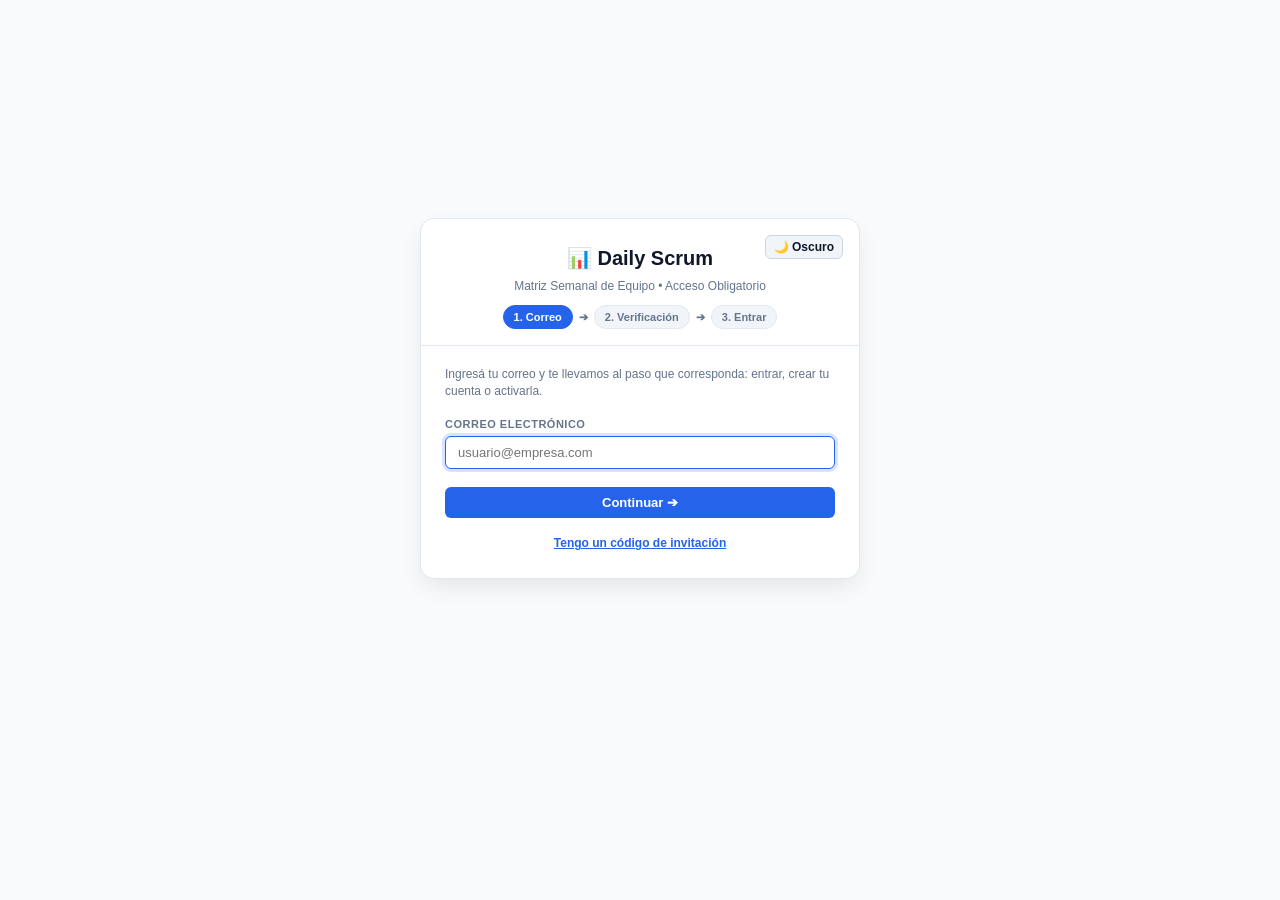
==== commit ed143bc0: "feat(trash): soft-delete trash with restore, undo/redo, stepped auth gate" ====
--- a/index.html
+++ b/index.html
@@ -25,89 +25,96 @@
           🌙 Oscuro
         </button>
         <h2>📊 Daily Scrum</h2>
-        <p>Matriz Semanal de Equipo &bull; Acceso Obligatorio</p>
-      </div>
-
-      <!-- Auth Gate Tabs -->
-      <div class="auth-nav-tabs">
-        <button type="button" id="authTabBtnLogin" class="auth-tab-btn active">🔑 Iniciar Sesión</button>
-        <button type="button" id="authTabBtnSignup" class="auth-tab-btn">📝 Crear Cuenta</button>
-        <button type="button" id="authTabBtnConfirm" class="auth-tab-btn">✉️ Activar Cuenta</button>
+        <p id="authStepTitle">Matriz Semanal de Equipo &bull; Acceso Obligatorio</p>
+        <div class="auth-steps" id="authStepsBar" style="display: flex; align-items: center; justify-content: center; gap: 6px; margin-top: 10px; font-size: 11px; font-weight: 700;">
+          <span class="auth-step-pill" data-step="email">1. Correo</span>
+          <span style="color: var(--text-muted);">➔</span>
+          <span class="auth-step-pill" data-step="verify">2. Verificación</span>
+          <span style="color: var(--text-muted);">➔</span>
+          <span class="auth-step-pill" data-step="done">3. Entrar</span>
+        </div>
       </div>
 
       <div class="auth-card-body">
-        <!-- Form: Login -->
-        <form id="loginForm" onsubmit="return false;">
+        <!-- Paso 1: Correo -->
+        <form id="stepEmail" onsubmit="return false;">
           <p class="auth-help-text">
-            Ingresá tus credenciales registradas para desbloquear el tablero del equipo.
+            Ingresá tu correo y te llevamos al paso que corresponda: entrar, crear tu cuenta o activarla.
           </p>
-          <div style="margin-bottom: 14px;">
-            <label for="loginEmail">Correo Electrónico</label>
-            <input type="email" id="loginEmail" placeholder="usuario@empresa.com" style="width: 100%;" autocomplete="username email" required />
-          </div>
           <div style="margin-bottom: 18px;">
-            <label for="loginPassword">Contraseña</label>
-            <input type="password" id="loginPassword" placeholder="••••••••" style="width: 100%;" autocomplete="current-password" required />
-          </div>
-          <button type="button" id="btnSubmitLogin" class="btn btn-primary" style="width: 100%; margin-bottom: 12px;">
+            <label for="stepEmailInput">Correo Electrónico</label>
+            <input type="email" id="stepEmailInput" placeholder="usuario@empresa.com" style="width: 100%;" autocomplete="username email" required />
+          </div>
+          <button type="button" id="btnEmailContinue" class="btn btn-primary" style="width: 100%; margin-bottom: 12px;">
+            Continuar ➔
+          </button>
+          <div style="text-align: center;">
+            <button type="button" id="linkHaveCode" class="btn-link">Tengo un código de invitación</button>
+          </div>
+        </form>
+
+        <!-- Paso 2a: Contraseña (cuenta existente) -->
+        <form id="stepPassword" style="display: none;" onsubmit="return false;">
+          <div id="stepPassWho" class="auth-who-chip"></div>
+          <p class="auth-help-text">Ingresá tu contraseña para entrar.</p>
+          <div style="margin-bottom: 18px;">
+            <label for="stepPassInput">Contraseña</label>
+            <input type="password" id="stepPassInput" placeholder="••••••••" style="width: 100%;" autocomplete="current-password" required />
+          </div>
+          <div id="loginUnknownBox" style="display: none; margin-bottom: 12px; padding: 10px 12px; background: var(--warning-bg); border: 1px solid var(--warning); border-radius: 6px; font-size: 12px;">
+            Ese correo no tiene cuenta todavía.
+            <button type="button" id="btnGoRegister" class="btn btn-primary btn-sm" style="margin-top: 8px; width: 100%;">Crear cuenta con este correo</button>
+          </div>
+          <button type="button" id="btnLoginSubmit" class="btn btn-primary" style="width: 100%; margin-bottom: 12px;">
             Ingresar
           </button>
           <div style="text-align: center;">
-            <button type="button" id="authLinkToSignup" class="btn-link">¿No tenés cuenta? Registrate aquí</button>
+            <button type="button" id="btnBackToEmailPass" class="btn-link">← Usar otro correo</button>
           </div>
         </form>
 
-        <!-- Form: Signup -->
-        <form id="signupForm" style="display: none;" onsubmit="return false;">
+        <!-- Paso 2b: Crear cuenta (correo nuevo) -->
+        <form id="stepRegister" style="display: none;" onsubmit="return false;">
+          <div id="stepRegWho" class="auth-who-chip"></div>
           <p class="auth-help-text">
-            Registrá tus datos. Recibirás un código de 6 dígitos en tu email para activar la cuenta.
+            Ese correo no está registrado. Creá tu cuenta y te enviamos un código de 6 dígitos.
           </p>
           <div style="margin-bottom: 12px;">
-            <label for="signupName">Nombre y Apellido</label>
-            <input type="text" id="signupName" placeholder="Ej: Juan Pérez" style="width: 100%;" autocomplete="name" required />
-          </div>
-          <div style="margin-bottom: 12px;">
-            <label for="signupEmail">Correo Electrónico</label>
-            <input type="email" id="signupEmail" placeholder="usuario@empresa.com" style="width: 100%;" autocomplete="username email" required />
+            <label for="stepRegName">Nombre y Apellido</label>
+            <input type="text" id="stepRegName" placeholder="Ej: Juan Pérez" style="width: 100%;" autocomplete="name" required />
           </div>
           <div style="margin-bottom: 18px;">
-            <label for="signupPassword">Contraseña (Mínimo 8 caracteres)</label>
-            <input type="password" id="signupPassword" placeholder="••••••••" style="width: 100%;" autocomplete="new-password" required />
-          </div>
-          <button type="button" id="btnSubmitSignup" class="btn btn-primary" style="width: 100%; margin-bottom: 12px;">
+            <label for="stepRegPassword">Contraseña (Mínimo 8 caracteres)</label>
+            <input type="password" id="stepRegPassword" placeholder="••••••••" style="width: 100%;" autocomplete="new-password" required />
+          </div>
+          <button type="button" id="btnRegisterSubmit" class="btn btn-primary" style="width: 100%; margin-bottom: 12px;">
             Crear Cuenta
           </button>
-          <div style="display: flex; justify-content: space-between; align-items: center; font-size: 11px;">
-            <button type="button" id="authLinkToLogin" class="btn-link">¿Ya tenés cuenta? Ingresá</button>
-            <button type="button" id="authLinkToConfirm" class="btn-link">Tengo código de activación</button>
+          <div style="text-align: center;">
+            <button type="button" id="btnBackToEmailReg" class="btn-link">← Usar otro correo</button>
           </div>
         </form>
 
-        <!-- Form: Confirm Account -->
-        <form id="confirmForm" style="display: none;" onsubmit="return false;">
+        <!-- Paso 2c: Activar con código (invitación o pendiente) -->
+        <form id="stepCode" style="display: none;" onsubmit="return false;">
+          <div id="stepCodeWho" class="auth-who-chip"></div>
           <p class="auth-help-text">
-            Ingresá el código de 6 dígitos enviado a tu correo electrónico y definí tu contraseña.
+            Ingresá el código de 6 dígitos que te enviamos por correo.
           </p>
           <div style="margin-bottom: 12px;">
-            <label for="confirmEmail">Correo Electrónico</label>
-            <input type="email" id="confirmEmail" placeholder="usuario@empresa.com" style="width: 100%;" autocomplete="username email" required />
-          </div>
-          <div style="margin-bottom: 12px;">
-            <label for="confirmCode">Código de Activación (6 dígitos)</label>
-            <input type="text" id="confirmCode" placeholder="123456" maxlength="6" style="width: 100%; text-align: center; font-size: 22px; letter-spacing: 6px; font-weight: 800;" autocomplete="one-time-code" required />
-          </div>
-          <div style="margin-bottom: 18px;">
-            <label for="confirmPassword">Nueva Contraseña (Mínimo 8 caracteres)</label>
-            <input type="password" id="confirmPassword" placeholder="••••••••" style="width: 100%;" autocomplete="new-password" />
-            <small style="color: var(--text-muted); font-size: 11px; display: block; margin-top: 4px;">
-              Obligatorio para cuentas nuevas invitadas por un administrador.
-            </small>
-          </div>
-          <button type="button" id="btnSubmitConfirm" class="btn btn-primary" style="width: 100%; margin-bottom: 12px;">
-            Activar Cuenta y Entrar
+            <label for="stepCodeInput">Código de Activación (6 dígitos)</label>
+            <input type="text" id="stepCodeInput" placeholder="123456" maxlength="6" style="width: 100%; text-align: center; font-size: 22px; letter-spacing: 6px; font-weight: 800;" autocomplete="one-time-code" required />
+          </div>
+          <div id="stepCodePassWrap" style="margin-bottom: 18px;">
+            <label for="stepCodePassword">Definí tu Contraseña (Mínimo 8 caracteres)</label>
+            <input type="password" id="stepCodePassword" placeholder="••••••••" style="width: 100%;" autocomplete="new-password" />
+          </div>
+          <button type="button" id="btnConfirmSubmit" class="btn btn-primary" style="width: 100%; margin-bottom: 12px;">
+            Activar y Entrar
           </button>
-          <div style="text-align: center;">
-            <button type="button" id="authLinkConfirmBackToLogin" class="btn-link">Volver a Iniciar Sesión</button>
+          <div style="display: flex; justify-content: space-between; align-items: center; font-size: 11px;">
+            <button type="button" id="btnBackToEmailCode" class="btn-link">← Usar otro correo</button>
+            <button type="button" id="btnResendCode" class="btn-link">Reenviar código</button>
           </div>
         </form>
       </div>
@@ -149,7 +156,7 @@
           <div class="view-switcher" style="margin-right: 6px;">
             <button type="button" id="tabDailyView" class="view-tab active">📊 Matriz Daily</button>
             <button type="button" id="tabKanbanView" class="view-tab">📋 Tablero Kanban</button>
-            <button type="button" id="tabDiagnosticsView" class="view-tab">🕸️ PERT/CPM & Diagnóstico</button>
+            <button type="button" id="tabDiagnosticsView" class="view-tab" style="display: none;">🕸️ PERT/CPM & Diagnóstico</button>
           </div>
 
           <div>
@@ -161,13 +168,9 @@
             <label for="boardWeek">Semana</label>
             <div style="display: flex; gap: 6px; align-items: center;">
               <select id="boardWeek" style="min-width: 140px;"></select>
-              <button type="button" id="btnAddWeek" class="btn btn-secondary btn-sm" style="height: 35px; padding: 0 10px;" title="Agregar próxima semana correlativa">➕</button>
-            </div>
-          </div>
-
-          <button type="button" id="btnRefreshBoard" class="btn btn-secondary" style="height: 35px;">
-            🔄 Refrescar
-          </button>
+              <button type="button" id="btnAddWeek" class="btn btn-secondary btn-sm" style="height: 35px; padding: 0 10px; display: none;" title="Agregar próxima semana correlativa">➕</button>
+            </div>
+          </div>
 
           <div id="projectSelfAssignContainer" style="display: flex; align-items: flex-end; padding-bottom: 2px;"></div>
         </div>
@@ -298,13 +301,6 @@
           <textarea id="modalAns3" placeholder="¿Por qué te bloquea o qué se necesita hacer? (o 'Ninguno')..."></textarea>
         </div>
 
-        <div style="margin-top: 10px; margin-bottom: 14px; padding: 8px 12px; background: var(--surface-alt); border: 1px solid var(--border); border-radius: 6px;">
-          <label style="display: flex; align-items: center; gap: 8px; font-size: 12px; cursor: pointer; user-select: none; margin: 0; color: var(--text);">
-            <input type="checkbox" id="syncKanbanOnSave" checked style="width: auto; cursor: pointer;" />
-            <span>🔄 <strong>Sincronizar con Tablero Kanban</strong> (actualizar o crear tareas automáticamente)</span>
-          </label>
-        </div>
-
         <div style="display: flex; gap: 8px; justify-content: space-between; margin-top: 18px;">
           <button type="button" id="btnDeleteScrum" class="btn btn-danger btn-sm">🗑️ Eliminar</button>
           <div style="display: flex; gap: 8px;">
@@ -373,6 +369,55 @@
     </div>
   </div>
 
+  <!-- Modal: Kanban Blocker & Dependency Registration -->
+  <div id="kanbanBlockerModal" class="modal-overlay">
+    <div class="modal-box" style="max-width: 500px;">
+      <div class="modal-header">
+        <h3 id="kanbanBlockerTitle">🚨 Registrar Bloqueo y Dependencia</h3>
+        <button type="button" id="kanbanBlockerClose" class="modal-close">&times;</button>
+      </div>
+      <div class="modal-body">
+        <form id="kanbanBlockerForm" onsubmit="return false;">
+          <input type="hidden" id="kanbanBlockerTaskId" />
+
+          <div style="margin-bottom: 12px;">
+            <label style="font-weight: 700; font-size: 11px; text-transform: uppercase; color: var(--text-muted);">Tarea que se bloquea:</label>
+            <div id="kanbanBlockerTaskName" style="font-size: 13px; color: var(--primary); font-weight: 700; padding: 8px 12px; background: var(--surface-alt, #f8fafc); border: 1px solid var(--border); border-radius: 6px; margin-top: 4px;"></div>
+          </div>
+
+          <div style="margin-bottom: 12px;">
+            <label for="kanbanBlockerSourceSelect" style="font-weight: 700; font-size: 11px; text-transform: uppercase; color: var(--text-muted); margin-bottom: 4px; display: block;">
+              ¿Quién o qué tarea te bloquea?
+            </label>
+            <select id="kanbanBlockerSourceSelect" style="width: 100%; font-size: 12px; padding: 6px 8px;">
+              <option value="">(Ninguna tarea previa / Impedimento externo)</option>
+              <option value="__NEW__">➕ Crear una nueva tarea requerida en 'Por Hacer' (sin asignar)...</option>
+            </select>
+          </div>
+
+          <div id="kanbanBlockerNewTaskContainer" style="margin-bottom: 12px; display: none;">
+            <label for="kanbanBlockerNewTaskTitle" style="font-size: 11px; font-weight: 700; color: var(--warning, #eab308); text-transform: uppercase; margin-bottom: 4px; display: block;">
+              Título de la tarea requerida (se creará en 'Por Hacer'):
+            </label>
+            <input type="text" id="kanbanBlockerNewTaskTitle" placeholder="Ej: Configurar endpoint de pagos..." style="width: 100%; font-size: 12px;" />
+          </div>
+
+          <div style="margin-bottom: 16px;">
+            <label for="kanbanBlockerReason" style="font-weight: 700; font-size: 11px; text-transform: uppercase; color: var(--error); margin-bottom: 4px; display: block;">
+              Motivo o detalle del bloqueo:
+            </label>
+            <textarea id="kanbanBlockerReason" placeholder="¿Qué se necesita para resolverlo o por qué no podés avanzar?..." style="width: 100%; min-height: 70px; border-color: var(--error);" required></textarea>
+          </div>
+
+          <div style="display: flex; justify-content: flex-end; gap: 8px;">
+            <button type="button" id="btnCancelKanbanBlocker" class="btn btn-secondary btn-sm">Cancelar</button>
+            <button type="button" id="btnConfirmKanbanBlocker" class="btn btn-danger btn-sm">🚨 Confirmar Bloqueo</button>
+          </div>
+        </form>
+      </div>
+    </div>
+  </div>
+
   <!-- Modal: Manage Projects & Members (Admin Only) -->
   <div id="manageModal" class="modal-overlay">
     <div class="modal-box" style="max-width: 620px;">
@@ -387,6 +432,7 @@
           <button type="button" class="tab-btn" id="tabBtnMembers">👤 Integrantes</button>
           <button type="button" class="tab-btn" id="tabBtnEmail">📧 Email (Gmail SMTP)</button>
           <button type="button" class="tab-btn" id="tabBtnEndpoint">⚙️ Endpoint Lambda</button>
+          <button type="button" class="tab-btn" id="tabBtnTrash">🗑️ Papelera</button>
         </div>
 
         <!-- Tab 1: Projects Section -->
@@ -410,6 +456,17 @@
             <h4>👤 Integrantes por Proyecto</h4>
             <label style="margin-bottom: 4px;">Proyecto:</label>
             <select id="manageProjectSelect" style="margin-bottom: 8px; width: 100%;"></select>
+            <div style="background: var(--surface-alt, #f8fafc); border: 1px solid var(--border); border-radius: 8px; padding: 10px 12px; margin-bottom: 12px;">
+              <div style="display: flex; justify-content: space-between; align-items: center; margin-bottom: 4px;">
+                <label for="selectRegisteredUser" style="font-size: 11px; color: var(--text-muted); font-weight: 700;">
+                  👥 Autocompletar con usuario registrado en la plataforma:
+                </label>
+                <span id="registeredUsersCountBadge" style="font-size: 10px; color: var(--text-muted);"></span>
+              </div>
+              <select id="selectRegisteredUser" style="width: 100%; font-size: 12px; padding: 6px 8px;">
+                <option value="">-- Seleccionar usuario registrado para autocompletar --</option>
+              </select>
+            </div>
             <div style="display: flex; gap: 8px; margin-bottom: 8px; flex-wrap: wrap;">
               <input type="text" id="newMemberName" placeholder="Nombre (ej: Juan)..." style="flex: 2; min-width: 130px;" />
               <input type="text" id="newMemberRole" placeholder="Rol en proyecto (ej: Frontend)..." style="flex: 2; min-width: 130px;" />
@@ -485,6 +542,19 @@
             </div>
           </div>
         </div>
+
+        <!-- Tab 5: Trash -->
+        <div id="adminTabTrash" class="admin-tab-content" style="display: none;">
+          <div class="sub-section">
+            <h4>🗑️ Papelera (30 días, restaurable, gratis)</h4>
+            <p style="font-size: 11px; color: var(--text-muted); margin-bottom: 8px;">
+              Todo lo borrado cae acá y se purga solo a los 30 días. Restaurar es gratis e instantáneo.
+            </p>
+            <label style="margin-bottom: 4px;">Proyecto:</label>
+            <select id="trashProjectSelect" style="margin-bottom: 8px; width: 100%;"></select>
+            <div id="trashChipList" class="chip-list"></div>
+          </div>
+        </div>
       </div>
     </div>
   </div>
--- a/css/auth.css
+++ b/css/auth.css
@@ -52,34 +52,41 @@
   right: 16px;
 }
 
-.auth-nav-tabs {
-  display: flex;
-  border-bottom: 1px solid var(--border);
+.auth-step-pill {
+  padding: 3px 10px;
+  border-radius: 12px;
   background: var(--surface-alt);
+  border: 1px solid var(--border);
+  color: var(--text-muted);
 }
 
-.auth-tab-btn {
-  flex: 1;
-  padding: 10px 8px;
+.auth-step-pill.active {
+  background: var(--primary);
+  border-color: var(--primary);
+  color: #fff;
+}
+
+.auth-step-pill.done {
+  background: var(--success-bg);
+  border-color: var(--success);
+  color: var(--success);
+}
+
+.auth-who-chip {
   font-size: 12px;
   font-weight: 700;
-  border: none;
-  background: transparent;
-  color: var(--text-muted);
-  cursor: pointer;
-  border-bottom: 2px solid transparent;
-  transition: all 0.15s ease;
-  text-align: center;
+  color: var(--info-text);
+  background: var(--info-bg);
+  border-radius: 6px;
+  padding: 6px 10px;
+  margin-bottom: 12px;
+  overflow: hidden;
+  text-overflow: ellipsis;
+  white-space: nowrap;
 }
 
-.auth-tab-btn:hover {
-  color: var(--text);
-}
-
-.auth-tab-btn.active {
-  color: var(--primary);
-  background: var(--surface);
-  border-bottom: 2px solid var(--primary);
+.auth-who-chip:empty {
+  display: none;
 }
 
 .auth-card-body {
--- a/css/diagnostics.css
+++ b/css/diagnostics.css
@@ -501,50 +501,6 @@
     grid-template-columns: 1fr;
     gap: 8px;
   }
-}
-
-/* Storyline Breadcrumb Banner */
-.pert-story-banner {
-  background: var(--surface-alt);
-  border: 1px solid var(--border);
-  border-radius: 8px;
-  padding: 10px 14px;
-  margin-bottom: 14px;
-  display: flex;
-  align-items: center;
-  justify-content: space-between;
-  flex-wrap: wrap;
-  gap: 10px;
-}
-
-.pert-steps-track {
-  display: flex;
-  align-items: center;
-  gap: 8px;
-  flex-wrap: wrap;
-  font-size: 11px;
-}
-
-.pert-step-pill {
-  display: inline-flex;
-  align-items: center;
-  gap: 5px;
-  padding: 4px 9px;
-  border-radius: 12px;
-  background: var(--surface);
-  border: 1px solid var(--border);
-  font-weight: 600;
-  color: var(--text);
-}
-
-.pert-step-pill.step-1 { border-left: 3px solid #0284c7; }
-.pert-step-pill.step-2 { border-left: 3px solid #8b5cf6; }
-.pert-step-pill.step-3 { border-left: 3px solid #f59e0b; }
-.pert-step-pill.step-4 { border-left: 3px solid #ef4444; }
-
-.pert-step-arrow {
-  color: var(--text-muted);
-  font-weight: 800;
 }
 
 /* Lifecycle Timeline */
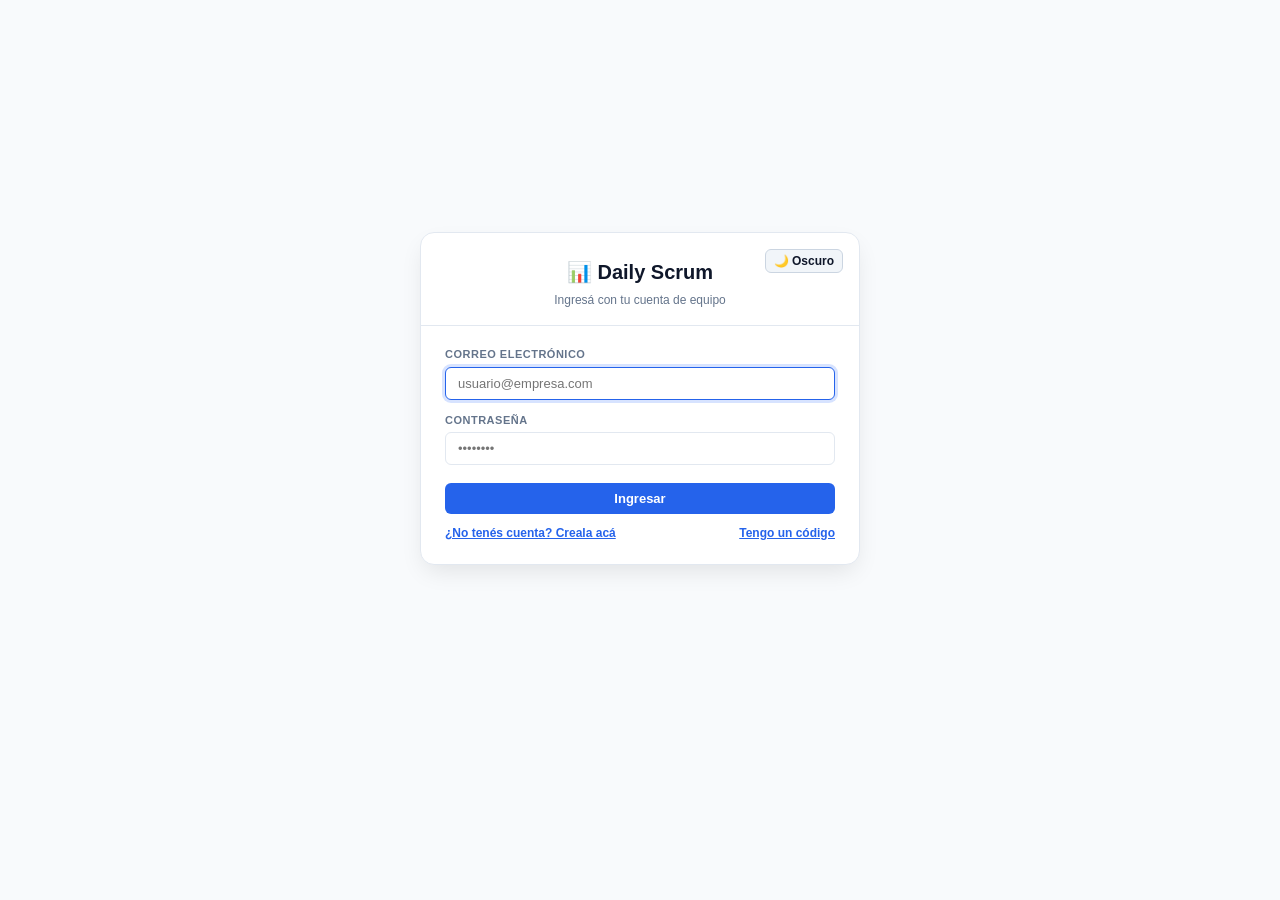
==== commit 546f7ee4: "feat(auth): login-first gate without tabs, drop identify endpoint" ====
--- a/index.html
+++ b/index.html
@@ -25,59 +25,38 @@
           🌙 Oscuro
         </button>
         <h2>📊 Daily Scrum</h2>
-        <p id="authStepTitle">Matriz Semanal de Equipo &bull; Acceso Obligatorio</p>
-        <div class="auth-steps" id="authStepsBar" style="display: flex; align-items: center; justify-content: center; gap: 6px; margin-top: 10px; font-size: 11px; font-weight: 700;">
-          <span class="auth-step-pill" data-step="email">1. Correo</span>
-          <span style="color: var(--text-muted);">➔</span>
-          <span class="auth-step-pill" data-step="verify">2. Verificación</span>
-          <span style="color: var(--text-muted);">➔</span>
-          <span class="auth-step-pill" data-step="done">3. Entrar</span>
-        </div>
+        <p id="authStepTitle">Ingresá con tu cuenta de equipo</p>
       </div>
 
       <div class="auth-card-body">
-        <!-- Paso 1: Correo -->
-        <form id="stepEmail" onsubmit="return false;">
-          <p class="auth-help-text">
-            Ingresá tu correo y te llevamos al paso que corresponda: entrar, crear tu cuenta o activarla.
-          </p>
+        <!-- Login (pantalla principal, como cualquier app) -->
+        <form id="stepLogin" onsubmit="return false;">
+          <div style="margin-bottom: 12px;">
+            <label for="stepLoginEmail">Correo Electrónico</label>
+            <input type="email" id="stepLoginEmail" placeholder="usuario@empresa.com" style="width: 100%;" autocomplete="username email" required />
+          </div>
           <div style="margin-bottom: 18px;">
-            <label for="stepEmailInput">Correo Electrónico</label>
-            <input type="email" id="stepEmailInput" placeholder="usuario@empresa.com" style="width: 100%;" autocomplete="username email" required />
-          </div>
-          <button type="button" id="btnEmailContinue" class="btn btn-primary" style="width: 100%; margin-bottom: 12px;">
-            Continuar ➔
-          </button>
-          <div style="text-align: center;">
-            <button type="button" id="linkHaveCode" class="btn-link">Tengo un código de invitación</button>
-          </div>
-        </form>
-
-        <!-- Paso 2a: Contraseña (cuenta existente) -->
-        <form id="stepPassword" style="display: none;" onsubmit="return false;">
-          <div id="stepPassWho" class="auth-who-chip"></div>
-          <p class="auth-help-text">Ingresá tu contraseña para entrar.</p>
-          <div style="margin-bottom: 18px;">
-            <label for="stepPassInput">Contraseña</label>
-            <input type="password" id="stepPassInput" placeholder="••••••••" style="width: 100%;" autocomplete="current-password" required />
-          </div>
-          <div id="loginUnknownBox" style="display: none; margin-bottom: 12px; padding: 10px 12px; background: var(--warning-bg); border: 1px solid var(--warning); border-radius: 6px; font-size: 12px;">
-            Ese correo no tiene cuenta todavía.
-            <button type="button" id="btnGoRegister" class="btn btn-primary btn-sm" style="margin-top: 8px; width: 100%;">Crear cuenta con este correo</button>
+            <label for="stepLoginPassword">Contraseña</label>
+            <input type="password" id="stepLoginPassword" placeholder="••••••••" style="width: 100%;" autocomplete="current-password" required />
+          </div>
+          <div id="loginErrorBox" style="display: none; margin-bottom: 12px; padding: 10px 12px; background: var(--warning-bg); border: 1px solid var(--warning); border-radius: 6px; font-size: 12px;">
+            <span id="loginErrorText">Revisá tu correo y contraseña.</span>
+            <button type="button" id="btnGoRegister" class="btn btn-primary btn-sm" style="margin-top: 8px; width: 100%; display: none;">Crear cuenta con este correo</button>
           </div>
           <button type="button" id="btnLoginSubmit" class="btn btn-primary" style="width: 100%; margin-bottom: 12px;">
             Ingresar
           </button>
-          <div style="text-align: center;">
-            <button type="button" id="btnBackToEmailPass" class="btn-link">← Usar otro correo</button>
+          <div style="display: flex; justify-content: space-between; align-items: center; font-size: 11px;">
+            <button type="button" id="linkGoRegister" class="btn-link">¿No tenés cuenta? Creala acá</button>
+            <button type="button" id="linkHaveCode" class="btn-link">Tengo un código</button>
           </div>
         </form>
 
-        <!-- Paso 2b: Crear cuenta (correo nuevo) -->
+        <!-- Crear cuenta -->
         <form id="stepRegister" style="display: none;" onsubmit="return false;">
           <div id="stepRegWho" class="auth-who-chip"></div>
           <p class="auth-help-text">
-            Ese correo no está registrado. Creá tu cuenta y te enviamos un código de 6 dígitos.
+            Completá tus datos. Te enviamos un código de 6 dígitos para activar tu cuenta.
           </p>
           <div style="margin-bottom: 12px;">
             <label for="stepRegName">Nombre y Apellido</label>
@@ -91,11 +70,11 @@
             Crear Cuenta
           </button>
           <div style="text-align: center;">
-            <button type="button" id="btnBackToEmailReg" class="btn-link">← Usar otro correo</button>
+            <button type="button" id="btnBackToLoginReg" class="btn-link">← Volver a ingresar</button>
           </div>
         </form>
 
-        <!-- Paso 2c: Activar con código (invitación o pendiente) -->
+        <!-- Activar con código (invitación o pendiente) -->
         <form id="stepCode" style="display: none;" onsubmit="return false;">
           <div id="stepCodeWho" class="auth-who-chip"></div>
           <p class="auth-help-text">
@@ -113,7 +92,7 @@
             Activar y Entrar
           </button>
           <div style="display: flex; justify-content: space-between; align-items: center; font-size: 11px;">
-            <button type="button" id="btnBackToEmailCode" class="btn-link">← Usar otro correo</button>
+            <button type="button" id="btnBackToLoginCode" class="btn-link">← Volver a ingresar</button>
             <button type="button" id="btnResendCode" class="btn-link">Reenviar código</button>
           </div>
         </form>
--- a/css/auth.css
+++ b/css/auth.css
@@ -52,26 +52,6 @@
   right: 16px;
 }
 
-.auth-step-pill {
-  padding: 3px 10px;
-  border-radius: 12px;
-  background: var(--surface-alt);
-  border: 1px solid var(--border);
-  color: var(--text-muted);
-}
-
-.auth-step-pill.active {
-  background: var(--primary);
-  border-color: var(--primary);
-  color: #fff;
-}
-
-.auth-step-pill.done {
-  background: var(--success-bg);
-  border-color: var(--success);
-  color: var(--success);
-}
-
 .auth-who-chip {
   font-size: 12px;
   font-weight: 700;
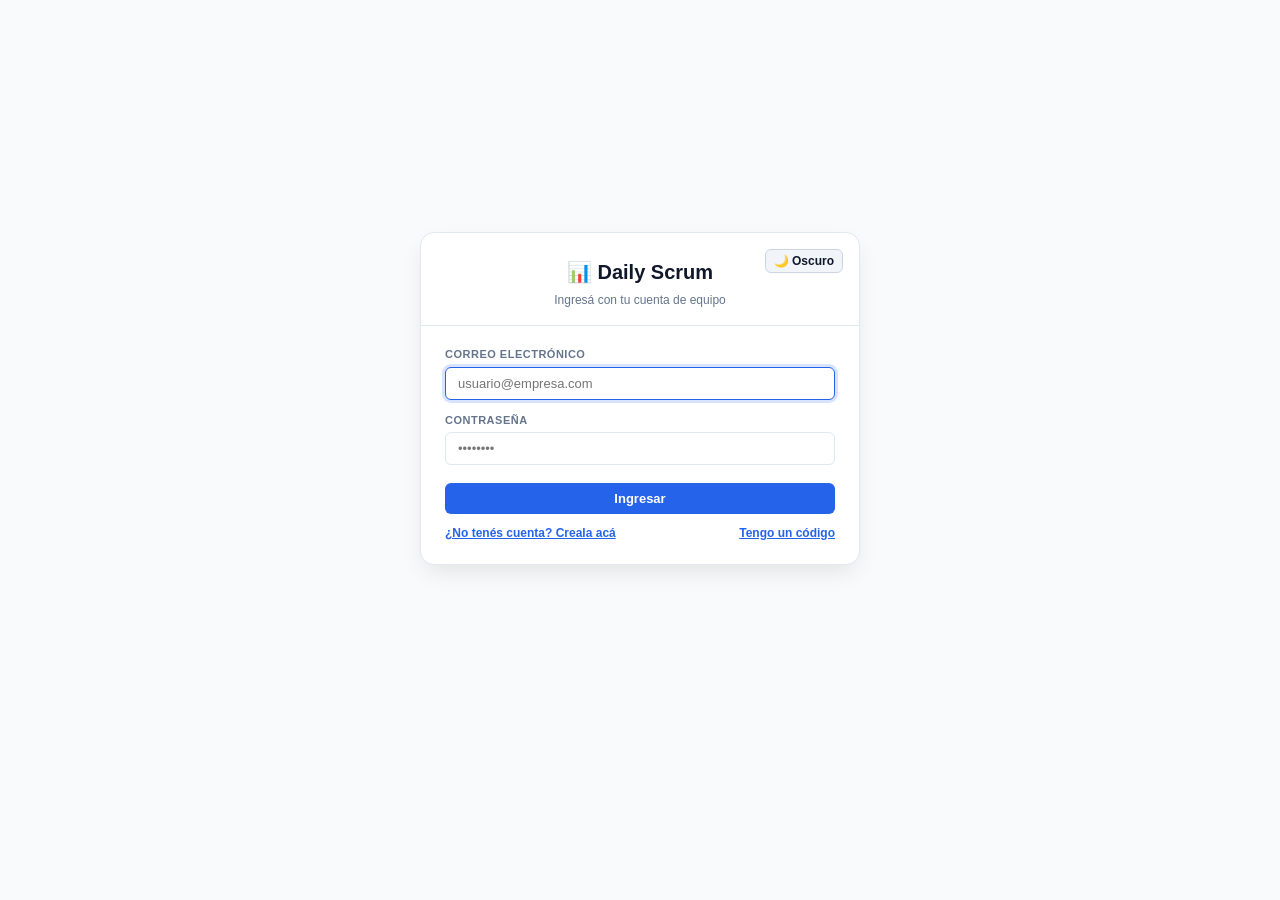
==== commit e2ca0369: "feat(ux): undo/redo curved-arrow buttons in header with live state" ====
--- a/index.html
+++ b/index.html
@@ -111,6 +111,15 @@
       </div>
       <div class="top-controls">
         <span id="authUserBadge" class="user-badge" style="display: none;"></span>
+
+        <span style="display: inline-flex; gap: 4px;" role="group" aria-label="Deshacer y rehacer">
+          <button type="button" id="btnUndo" class="btn btn-secondary btn-sm" title="Deshacer (Ctrl+Z)" aria-label="Deshacer" disabled style="opacity: 0.45;">
+            ↩
+          </button>
+          <button type="button" id="btnRedo" class="btn btn-secondary btn-sm" title="Rehacer (Ctrl+Shift+Z)" aria-label="Rehacer" disabled style="opacity: 0.45;">
+            ↪
+          </button>
+        </span>
 
         <!-- Admin Management Button (Gated to Admins) -->
         <button type="button" id="btnOpenManageModal" class="btn btn-secondary btn-sm" style="display: none;">
